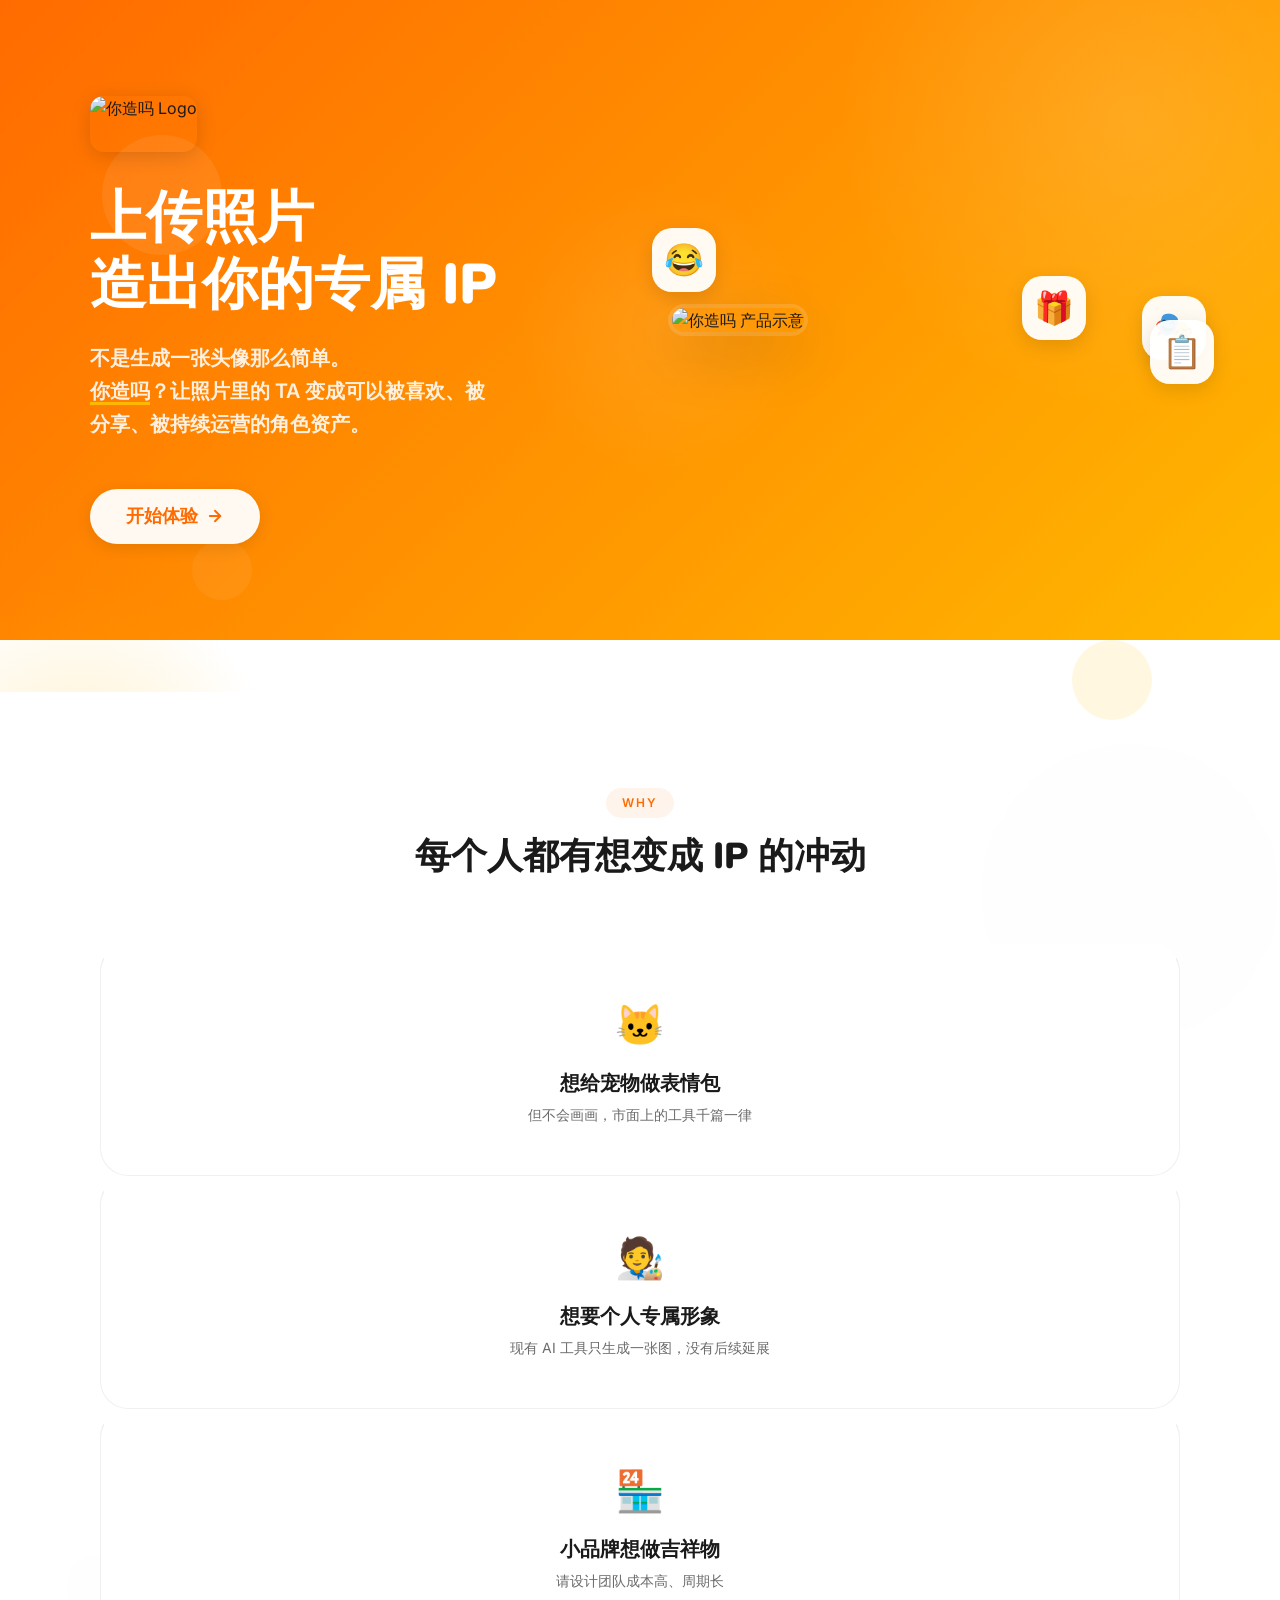
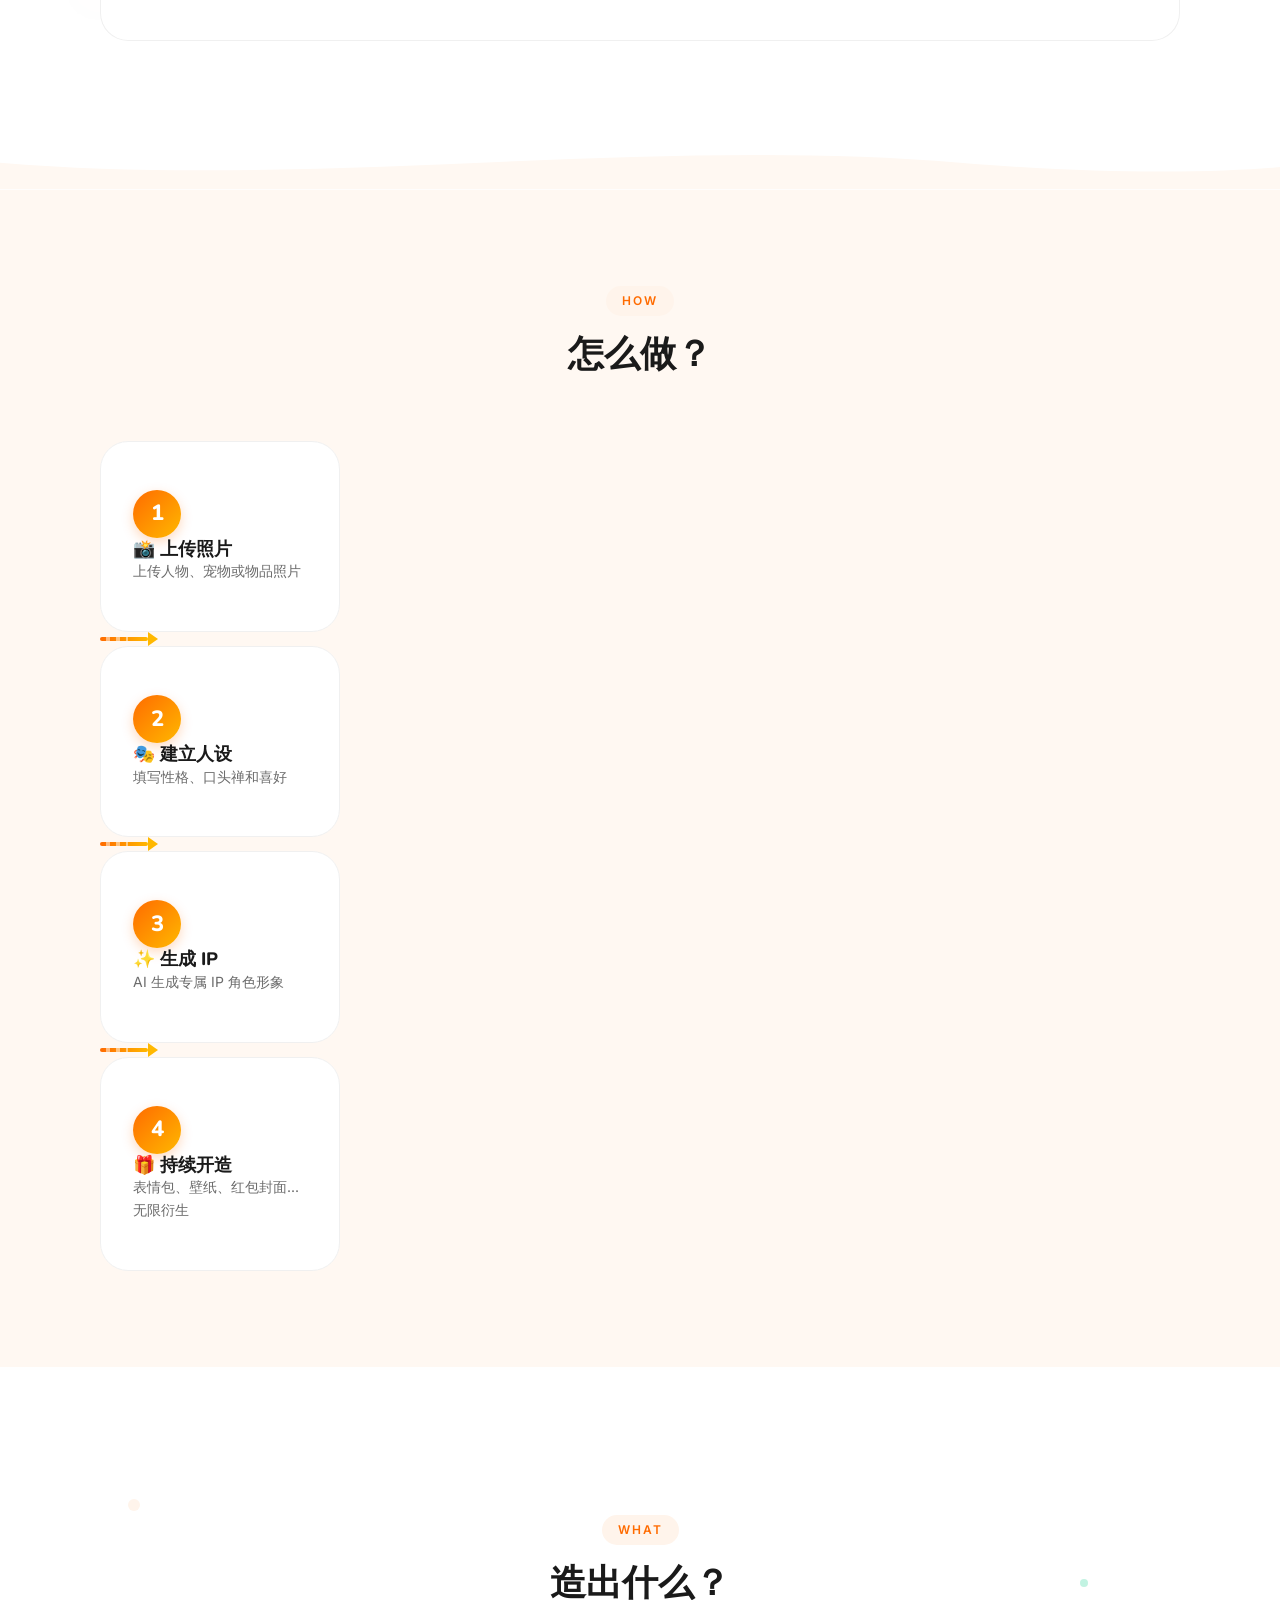
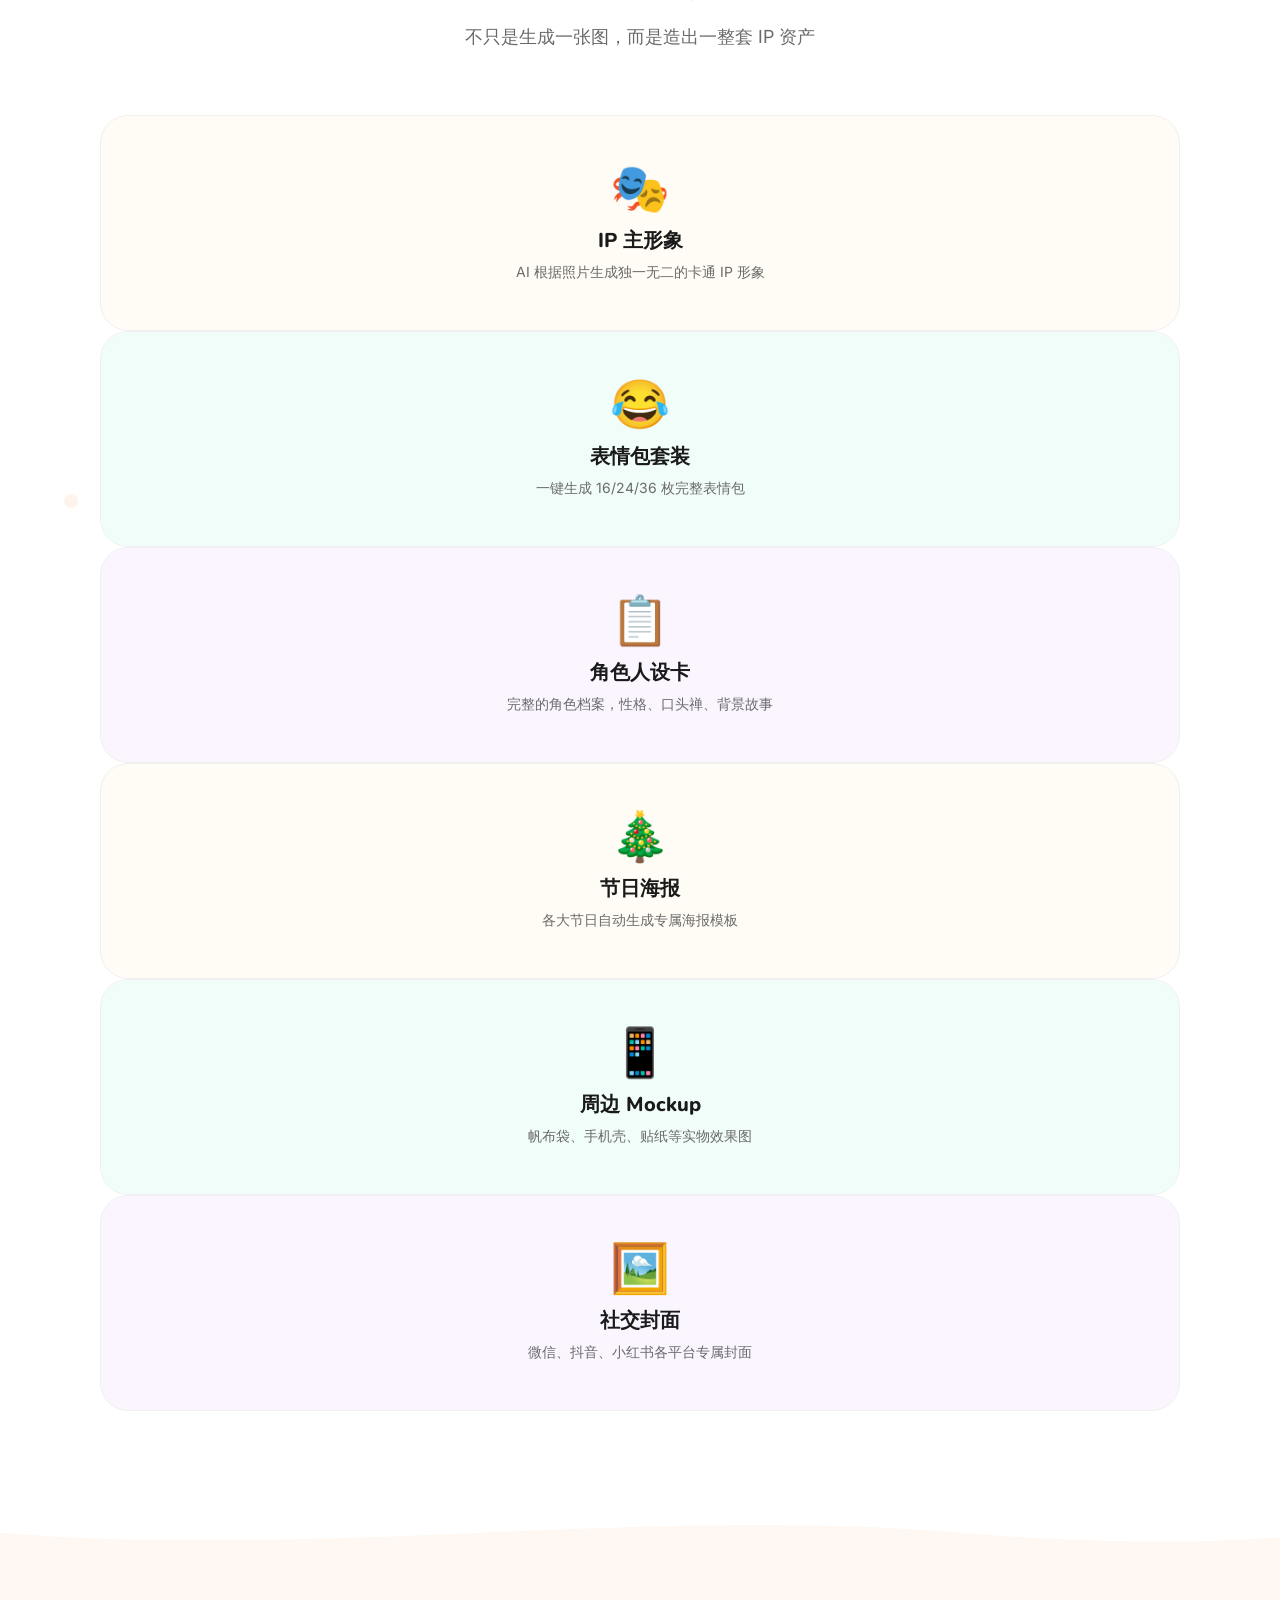
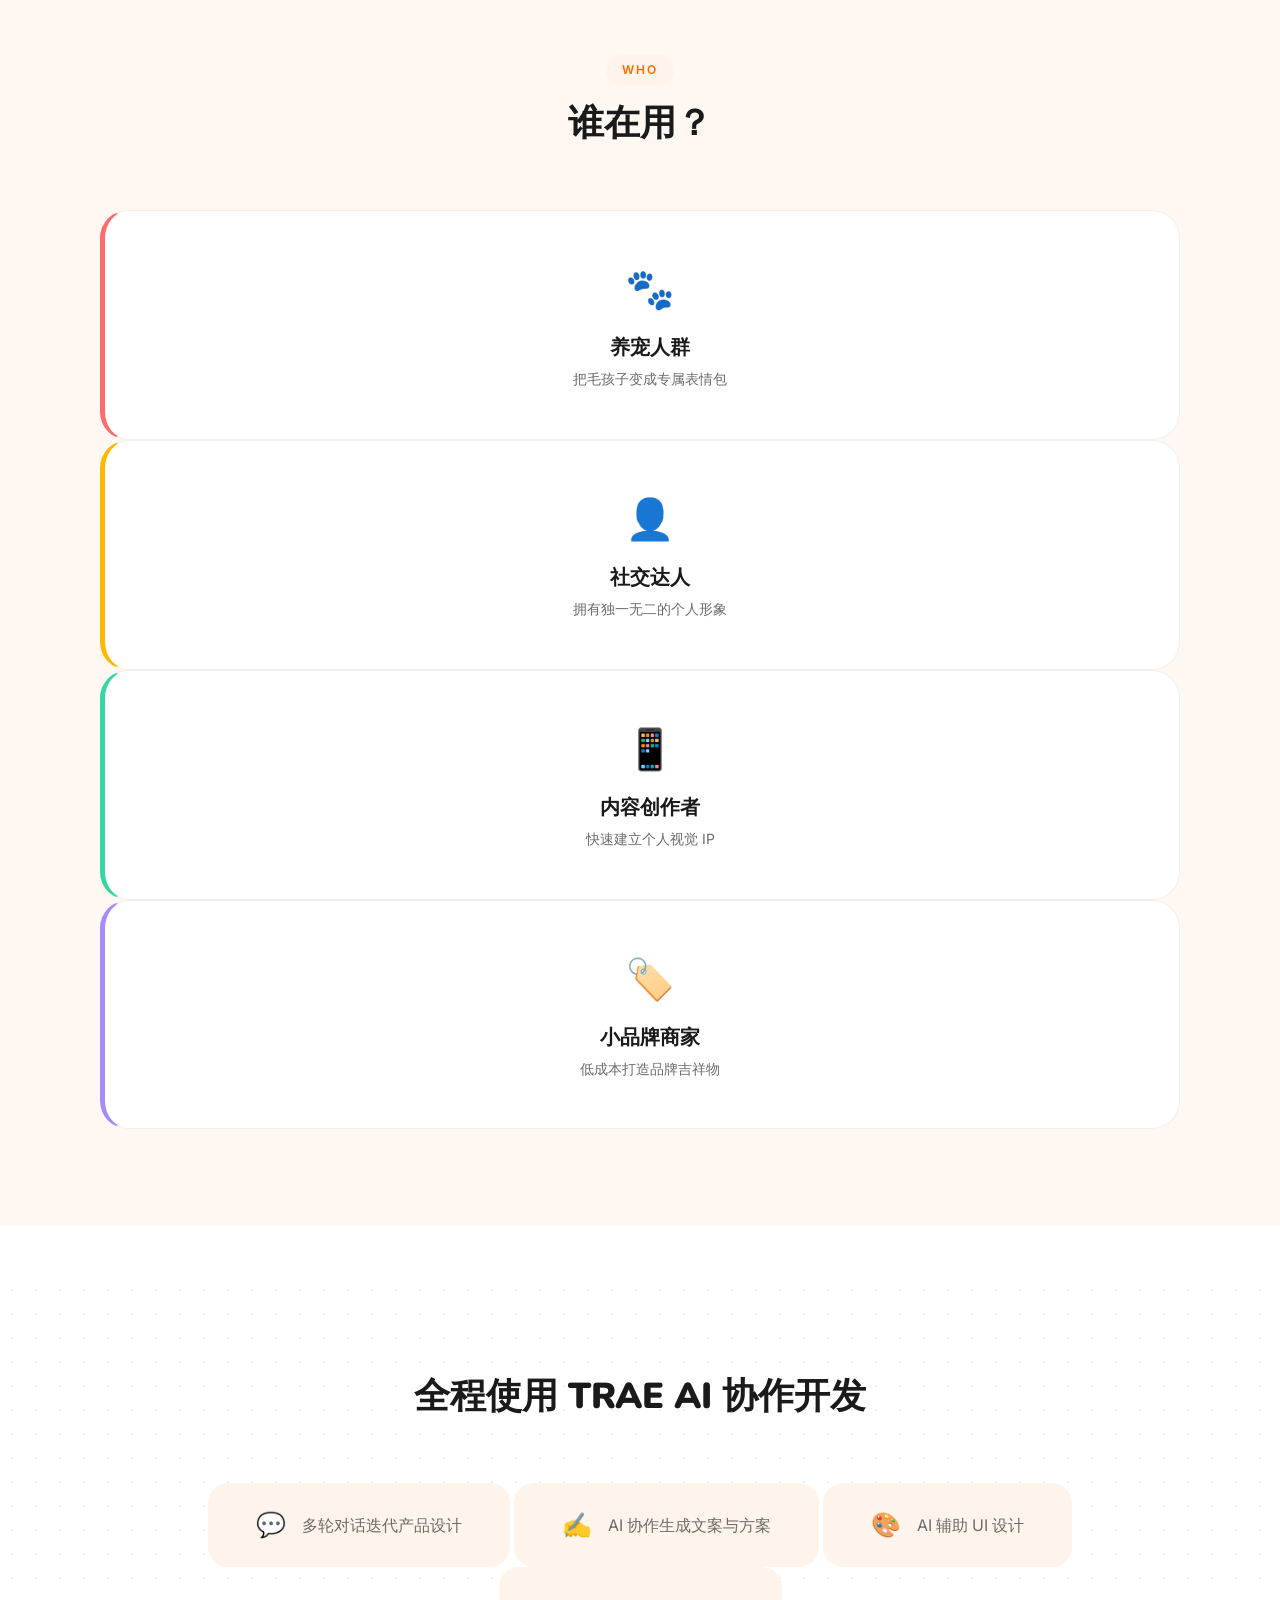
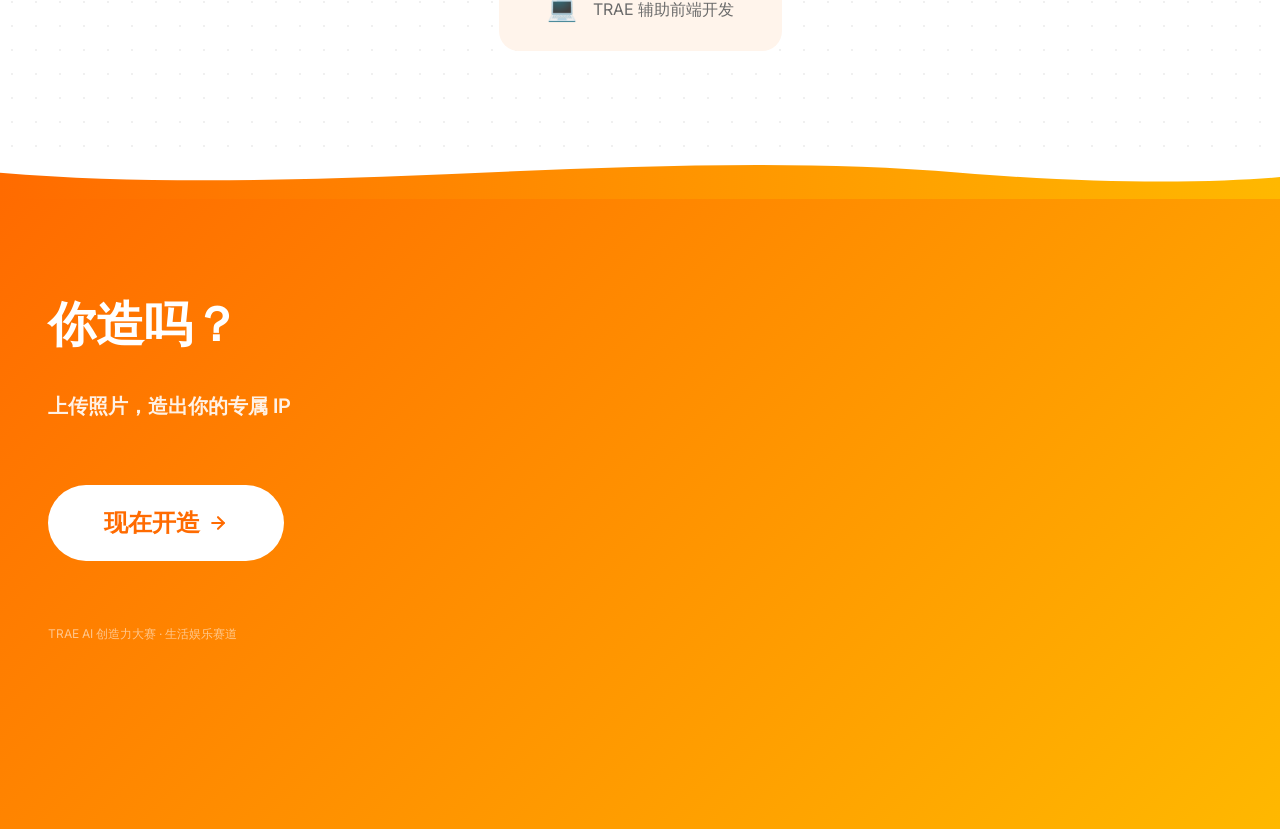
==== index.html @ bcb6fe4a "fix: use relative asset paths for root deployment" ====
<!DOCTYPE html>
<html lang="zh-CN" class="light">
<head>
    <meta charset="UTF-8">
    <meta name="viewport" content="width=device-width, initial-scale=1.0">
    <title>你造吗 - 上传照片，造出你的专属 IP</title>
    <link rel="preconnect" href="https://fonts.googleapis.com">
    <link rel="preconnect" href="https://fonts.gstatic.com" crossorigin>
    <link href="https://fonts.googleapis.com/css2?family=Inter:wght@400;500;600&family=Nunito:wght@700;800;900&display=swap" rel="stylesheet">
    <style id="theme-vars">
/* 你造吗 — Brand Design Tokens */
/* Playful, energetic, orange-driven palette */

:root {
  /* ── Brand Primary ── */
  --color-primary: #FF6B00;
  --color-primary-light: #FF8C33;
  --color-primary-dark: #E05F00;
  --color-primary-bg: #FFF4EB;
  --color-primary-bg-soft: #FFF8F2;

  /* ── Neutrals ── */
  --color-bg: #FFFFFF;
  --color-bg-elevated: #FAFAFA;
  --color-bg-muted: #F5F5F5;
  --color-surface: #FFFFFF;
  --color-surface-hover: #FFF7ED;

  --color-text-primary: #1A1A1A;
  --color-text-secondary: #6B6B6B;
  --color-text-muted: #9E9E9E;
  --color-text-on-primary: #FFFFFF;

  --color-border: #E8E8E8;
  --color-border-light: #F0F0F0;

  /* ── State Colors ── */
  --state-success: #22C55E;
  --state-warning: #F59E0B;
  --state-error: #EF4444;
  --state-info: #3B82F6;

  /* ── Accent: Yellow (from Logo iP letters) ── */
  --color-accent-warm: #FFB800;
  --color-accent-coral: #FF6B6B;
  --color-accent-mint: #36D6A0;
  --color-accent-lavender: #A78BFA;
  --color-accent-sky: #38BDF8;

  /* ── Typography ── */
  --font-display: 'Nunito', 'PingFang SC', 'Microsoft YaHei', sans-serif;
  --font-body: 'Inter', 'PingFang SC', 'Microsoft YaHei', sans-serif;

  --text-xs: 0.75rem;
  --text-sm: 0.875rem;
  --text-base: 1rem;
  --text-lg: 1.125rem;
  --text-xl: 1.25rem;
  --text-2xl: 1.5rem;
  --text-3xl: 1.875rem;
  --text-4xl: 2.25rem;
  --text-5xl: 3rem;
  --text-hero: 3.5rem;

  --leading-tight: 1.25;
  --leading-snug: 1.375;
  --leading-normal: 1.5;
  --leading-relaxed: 1.625;

  --font-bold: 800;
  --font-extrabold: 700;
  --font-semibold: 600;
  --font-medium: 500;
  --font-normal: 400;

  /* ── Radius ── */
  --radius-sm: 6px;
  --radius-md: 10px;
  --radius-lg: 14px;
  --radius-xl: 20px;
  --radius-2xl: 28px;
  --radius-full: 9999px;

  /* ── Spacing ── */
  --space-xs: 4px;
  --space-sm: 8px;
  --space-md: 16px;
  --space-lg: 24px;
  --space-xl: 32px;
  --space-2xl: 48px;
  --space-3xl: 64px;
  --space-4xl: 96px;

  /* ── Shadow ── */
  --shadow-sm: 0 1px 2px rgba(0, 0, 0, 0.04);
  --shadow-md: 0 2px 8px rgba(0, 0, 0, 0.06);
  --shadow-lg: 0 4px 16px rgba(0, 0, 0, 0.08);
  --shadow-xl: 0 8px 32px rgba(0, 0, 0, 0.10);
  --shadow-glow-primary: 0 4px 24px rgba(255, 107, 0, 0.25);
  --shadow-glow-warm: 0 4px 24px rgba(255, 184, 0, 0.2);

  /* ── Transitions ── */
  --transition-fast: 150ms ease;
  --transition-base: 250ms ease;
  --transition-slow: 400ms ease;
}

    </style>
    <script src="https://cdn.jsdelivr.net/npm/@tailwindcss/browser@4.3.1/dist/index.global.js"></script>
    <style type="text/tailwindcss">
  @theme inline {
    --color-primary: var(--color-primary);
    --color-border: var(--color-border);
  }
  @layer base {
    body { background: var(--color-surface); color: var(--color-text-primary); }
    td, th { @apply break-words; word-break: break-all; word-break: auto-phrase; }
    th { @apply whitespace-nowrap; }
  }
    </style>
    <style>
      /* ── Base Reset & Typography ── */
      *, *::before, *::after { box-sizing: border-box; }

      html {
        scroll-behavior: smooth;
        -webkit-font-smoothing: antialiased;
        -moz-osx-font-smoothing: grayscale;
      }

      body {
        font-family: var(--font-body);
        font-size: var(--text-base);
        line-height: var(--leading-normal);
        color: var(--color-text-primary);
        background: var(--color-surface);
        margin: 0;
        overflow-x: hidden;
      }

      h1, h2, h3, h4, h5, h6 {
        font-family: var(--font-display);
        line-height: var(--leading-tight);
        margin: 0;
      }

      .no-scrollbar::-webkit-scrollbar { display: none; }
      .no-scrollbar { -ms-overflow-style: none; scrollbar-width: none; }

      /* ── Signature: 造 Glow Pulse ── */
      @keyframes zao-pulse {
        0%, 100% {
          text-shadow:
            0 0 8px rgba(255,255,255,0.6),
            0 0 20px rgba(255,184,0,0.4),
            0 0 40px rgba(255,107,0,0.3);
          transform: scale(1);
        }
        50% {
          text-shadow:
            0 0 12px rgba(255,255,255,0.9),
            0 0 30px rgba(255,184,0,0.7),
            0 0 60px rgba(255,107,0,0.5),
            0 0 80px rgba(255,107,0,0.3);
          transform: scale(1.06);
        }
      }

      .zao-glow {
        display: inline-block;
        animation: zao-pulse 2.4s ease-in-out infinite;
        position: relative;
      }

      /* ── Floating animation for hero illustration ── */
      @keyframes float {
        0%, 100% { transform: translateY(0px); }
        50% { transform: translateY(-12px); }
      }

      /* ── Scroll Indicator ── */
      @keyframes bounce-scroll {
        0%, 20%, 50%, 80%, 100% { transform: translateY(0); }
        40% { transform: translateY(8px); }
        60% { transform: translateY(4px); }
      }
      .scroll-indicator {
        animation: bounce-scroll 2s infinite;
      }

      /* ── Fade-in on Scroll ── */
      @keyframes fade-in-up {
        from {
          opacity: 0;
          transform: translateY(32px);
        }
        to {
          opacity: 1;
          transform: translateY(0);
        }
      }

      .section-animate {
        opacity: 0;
        animation: fade-in-up 0.7s ease-out forwards;
      }

      .delay-1 { animation-delay: 0.1s; }
      .delay-2 { animation-delay: 0.2s; }
      .delay-3 { animation-delay: 0.3s; }
      .delay-4 { animation-delay: 0.4s; }
      .delay-5 { animation-delay: 0.5s; }
      .delay-6 { animation-delay: 0.6s; }

      /* ── Hero gradient ── */
      .hero-gradient {
        background: linear-gradient(135deg, var(--color-primary) 0%, var(--color-accent-warm) 100%);
      }

      /* ── Underline on 造 ── */
      .zao-underline {
        text-decoration: underline;
        text-decoration-color: var(--color-accent-warm);
        text-underline-offset: 4px;
        text-decoration-thickness: 3px;
      }

      /* ── Hero: split layout ── */
      .hero-inner {
        display: flex;
        align-items: center;
        justify-content: center;
        gap: var(--space-3xl);
        max-width: 1100px;
        margin: 0 auto;
        width: 100%;
      }
      .hero-text-col {
        flex: 1;
        min-width: 0;
        text-align: left;
      }
      .hero-visual-col {
        flex: 1;
        min-width: 0;
        position: relative;
      }

      /* ── Logo pill badge ── */
      .logo-badge {
        display: inline-flex;
        align-items: center;
        justify-content: center;
        margin-bottom: var(--space-xl);
      }
      .logo-badge img {
        height: 56px;
        border-radius: var(--radius-lg);
        box-shadow: 0 4px 20px rgba(0,0,0,0.15);
      }

      /* ── Hero decorative blobs ── */
      .hero-blob-1 {
        position: absolute;
        width: 600px;
        height: 600px;
        background: radial-gradient(circle, rgba(255,255,255,0.12) 0%, transparent 70%);
        border-radius: 50%;
        top: -180px;
        right: -150px;
        pointer-events: none;
        z-index: 0;
      }
      .hero-blob-2 {
        position: absolute;
        width: 400px;
        height: 400px;
        background: radial-gradient(circle, rgba(255,184,0,0.20) 0%, transparent 70%);
        border-radius: 50%;
        bottom: -80px;
        left: -120px;
        pointer-events: none;
        z-index: 0;
      }
      .hero-blob-3 {
        position: absolute;
        width: 300px;
        height: 300px;
        background: radial-gradient(circle, rgba(255,255,255,0.08) 0%, transparent 70%);
        border-radius: 50%;
        top: 20%;
        left: 40%;
        pointer-events: none;
        z-index: 0;
      }

      /* ── Hero illustration float ── */
      .hero-illustration {
        animation: float 4s ease-in-out infinite;
      }
      .hero-illustration img {
        width: 100%;
        border-radius: var(--radius-2xl);
        box-shadow: 0 20px 60px rgba(0,0,0,0.18), 0 0 0 4px rgba(255,255,255,0.15);
        object-fit: cover;
      }

      /* ── Floating sticker bubbles around illustration ── */
      @keyframes float-sticker-1 {
        0%, 100% { transform: translate(0, 0) rotate(-3deg); }
        50% { transform: translate(-6px, -10px) rotate(3deg); }
      }
      @keyframes float-sticker-2 {
        0%, 100% { transform: translate(0, 0) rotate(2deg); }
        50% { transform: translate(8px, -8px) rotate(-4deg); }
      }
      @keyframes float-sticker-3 {
        0%, 100% { transform: translate(0, 0) rotate(-1deg); }
        50% { transform: translate(-4px, 6px) rotate(3deg); }
      }
      @keyframes float-sticker-4 {
        0%, 100% { transform: translate(0, 0) rotate(4deg); }
        50% { transform: translate(6px, 4px) rotate(-2deg); }
      }
      .hero-sticker {
        position: absolute;
        width: 64px;
        height: 64px;
        border-radius: var(--radius-xl);
        background: rgba(255,255,255,0.95);
        display: flex;
        align-items: center;
        justify-content: center;
        font-size: 32px;
        box-shadow: 0 6px 20px rgba(0,0,0,0.12);
        z-index: 2;
        pointer-events: none;
      }
      .hero-sticker-1 { top: -12px; right: -16px; animation: float-sticker-1 3.5s ease-in-out infinite; }
      .hero-sticker-2 { bottom: 40px; left: -20px; animation: float-sticker-2 4s ease-in-out infinite 0.5s; }
      .hero-sticker-3 { top: 50%; right: -24px; animation: float-sticker-3 3s ease-in-out infinite 1s; }
      .hero-sticker-4 { bottom: -8px; right: 20%; animation: float-sticker-4 3.8s ease-in-out infinite 0.3s; }

      /* ── Hero CTA pill ── */
      .hero-cta {
        display: inline-flex;
        align-items: center;
        gap: var(--space-sm);
        background: rgba(255,255,255,0.95);
        color: var(--color-primary);
        font-family: var(--font-display);
        font-weight: 800;
        font-size: var(--text-lg);
        padding: 14px 36px;
        border-radius: var(--radius-full);
        text-decoration: none;
        box-shadow: 0 4px 16px rgba(0,0,0,0.1);
        transition: transform var(--transition-base), box-shadow var(--transition-base);
        cursor: pointer;
      }
      .hero-cta:hover {
        transform: scale(1.06);
        box-shadow: 0 8px 32px rgba(255,255,255,0.3), 0 4px 16px rgba(0,0,0,0.12);
      }

      /* ── Hero responsive ── */
      @media (max-width: 767px) {
        .hero-inner {
          flex-direction: column;
          text-align: center;
          gap: var(--space-2xl);
        }
        .hero-text-col { text-align: center; order: 1; }
        .hero-visual-col { order: 2; width: 100%; max-width: 400px; }
        .hero-sticker { display: none; }
        .hero-blob-1, .hero-blob-2, .hero-blob-3 { display: none; }
      }

      /* ── Section label tag ── */
      .section-label {
        display: inline-block;
        font-family: var(--font-body);
        font-size: var(--text-xs);
        font-weight: var(--font-semibold);
        letter-spacing: 2px;
        text-transform: uppercase;
        color: var(--color-primary);
        background: var(--color-primary-bg);
        padding: 6px 16px;
        border-radius: var(--radius-full);
        margin-bottom: var(--space-md);
      }

      /* ── Colored card accent bars ── */
      .accent-bar-coral { border-top: 4px solid var(--color-accent-coral); }
      .accent-bar-amber { border-top: 4px solid var(--color-accent-warm); }
      .accent-bar-mint { border-top: 4px solid var(--color-accent-mint); }

      /* ── Card tint backgrounds ── */
      .card-tint-warm { background: #FFFBF5; }
      .card-tint-mint { background: #F0FDF9; }
      .card-tint-lavender { background: #FAF5FF; }

      /* ── Decorative blob ── */
      .deco-blob {
        position: absolute;
        border-radius: 50%;
        filter: blur(80px);
        opacity: 0.15;
        pointer-events: none;
        z-index: 0;
      }

      /* ── Pain-point cards ── */
      .pain-card {
        background: var(--color-surface);
        border: 1px solid var(--color-border-light);
        border-radius: var(--radius-2xl);
        padding: var(--space-2xl) var(--space-xl);
        transition: transform var(--transition-base), box-shadow var(--transition-base);
        border-top: 4px solid transparent;
      }
      .pain-card:hover {
        transform: translateY(-4px);
        box-shadow: var(--shadow-lg);
      }

      /* ── Step flow ── */
      .step-card {
        background: var(--color-surface);
        border: 1px solid var(--color-border-light);
        border-radius: var(--radius-2xl);
        padding: var(--space-2xl) var(--space-xl);
        position: relative;
        transition: transform var(--transition-base), box-shadow var(--transition-base);
      }
      .step-card:hover {
        transform: translateY(-3px);
        box-shadow: var(--shadow-md);
      }
      .step-number {
        width: 48px;
        height: 48px;
        border-radius: var(--radius-full);
        background: linear-gradient(135deg, var(--color-primary), var(--color-accent-warm));
        color: var(--color-text-on-primary);
        font-family: var(--font-display);
        font-weight: 800;
        font-size: 22px;
        display: flex;
        align-items: center;
        justify-content: center;
        flex-shrink: 0;
        box-shadow: 0 4px 12px rgba(255, 107, 0, 0.25);
      }

      /* ── Step connector with animated dash ── */
      @keyframes dash-flow {
        to { stroke-dashoffset: -20; }
      }
      .step-connector-wrap {
        display: flex;
        align-items: center;
        flex-shrink: 0;
        gap: 0;
      }
      .step-connector-line {
        width: 48px;
        height: 4px;
        background: linear-gradient(90deg, var(--color-primary), var(--color-accent-warm));
        border-radius: var(--radius-full);
        flex-shrink: 0;
        position: relative;
        overflow: hidden;
      }
      .step-connector-line::after {
        content: '';
        position: absolute;
        top: 0;
        left: -20px;
        width: 100%;
        height: 100%;
        background: repeating-linear-gradient(
          90deg,
          transparent,
          transparent 6px,
          rgba(255,255,255,0.5) 6px,
          rgba(255,255,255,0.5) 10px
        );
        animation: dash-flow 0.6s linear infinite;
      }
      .step-connector-arrow {
        width: 0;
        height: 0;
        border-top: 7px solid transparent;
        border-bottom: 7px solid transparent;
        border-left: 10px solid var(--color-accent-warm);
        flex-shrink: 0;
      }

      /* Mobile vertical connector */
      .step-connector-vertical {
        width: 4px;
        height: 32px;
        background: linear-gradient(180deg, var(--color-primary), var(--color-accent-warm));
        border-radius: var(--radius-full);
        flex-shrink: 0;
        position: relative;
        overflow: hidden;
        margin: 0 auto;
      }
      .step-connector-vertical::after {
        content: '';
        position: absolute;
        top: -20px;
        left: 0;
        width: 100%;
        height: 100%;
        background: repeating-linear-gradient(
          0deg,
          transparent,
          transparent 6px,
          rgba(255,255,255,0.5) 6px,
          rgba(255,255,255,0.5) 10px
        );
        animation: dash-flow 0.6s linear infinite;
      }
      .step-connector-arrow-down {
        width: 0;
        height: 0;
        border-left: 7px solid transparent;
        border-right: 7px solid transparent;
        border-top: 10px solid var(--color-accent-warm);
        flex-shrink: 0;
        margin: 0 auto;
      }

      /* ── Feature cards ── */
      .feature-card {
        border: 1px solid var(--color-border-light);
        border-radius: var(--radius-2xl);
        padding: var(--space-2xl) var(--space-xl);
        text-align: center;
        transition: transform var(--transition-base), box-shadow var(--transition-base);
      }
      .feature-card:hover {
        transform: translateY(-4px);
        box-shadow: var(--shadow-glow-primary);
        border-color: var(--color-primary-light);
      }
      .feature-emoji {
        font-size: 48px;
        line-height: 1;
        margin-bottom: var(--space-md);
        display: block;
      }

      /* ── User type badges ── */
      .user-badge {
        background: var(--color-surface);
        border: 1px solid var(--color-border-light);
        border-radius: var(--radius-2xl);
        padding: var(--space-2xl) var(--space-xl);
        padding-left: var(--space-2xl);
        text-align: center;
        transition: transform var(--transition-base), box-shadow var(--transition-base);
        position: relative;
        overflow: hidden;
        border-left: 5px solid transparent;
      }
      .user-badge:hover {
        transform: translateY(-3px) scale(1.02);
        box-shadow: var(--shadow-md);
      }

      /* ── Dev badges ── */
      .dev-badge {
        background: var(--color-primary-bg);
        border-radius: var(--radius-xl);
        padding: var(--space-lg) var(--space-2xl);
        display: inline-flex;
        align-items: center;
        gap: var(--space-md);
        font-size: var(--text-base);
        color: var(--color-text-secondary);
        transition: transform var(--transition-base);
      }
      .dev-badge:hover {
        transform: translateY(-2px);
      }

      /* ── Dot pattern background ── */
      .dot-pattern {
        background-image: radial-gradient(circle, var(--color-border-light) 1px, transparent 1px);
        background-size: 24px 24px;
      }

      /* ── Feature decorative circles ── */
      .feature-deco-circle {
        position: absolute;
        border-radius: 50%;
        border: 2px solid var(--color-border-light);
        pointer-events: none;
        z-index: 0;
      }

      /* ── CTA Button ── */
      .cta-btn {
        display: inline-flex;
        align-items: center;
        gap: var(--space-sm);
        background: var(--color-surface);
        color: var(--color-primary);
        font-family: var(--font-display);
        font-weight: 800;
        font-size: var(--text-2xl);
        padding: 20px 56px;
        border-radius: var(--radius-full);
        text-decoration: none;
        transition: transform var(--transition-base), box-shadow var(--transition-base);
        cursor: pointer;
        border: none;
      }
      .cta-btn:hover {
        transform: scale(1.05);
        box-shadow: 0 8px 40px rgba(255,255,255,0.35), var(--shadow-glow-primary);
      }

      /* ── CTA floating shapes ── */
      @keyframes float-slow {
        0%, 100% { transform: translateY(0px) rotate(0deg); }
        50% { transform: translateY(-16px) rotate(5deg); }
      }
      @keyframes float-slow-alt {
        0%, 100% { transform: translateY(0px) rotate(0deg); }
        50% { transform: translateY(-20px) rotate(-8deg); }
      }
      .cta-float-1 {
        position: absolute;
        width: 120px;
        height: 120px;
        border-radius: 50%;
        background: rgba(255,255,255,0.08);
        top: 15%;
        left: 8%;
        animation: float-slow 5s ease-in-out infinite;
        pointer-events: none;
      }
      .cta-float-2 {
        position: absolute;
        width: 80px;
        height: 80px;
        border-radius: 50%;
        background: rgba(255,184,0,0.12);
        bottom: 20%;
        right: 10%;
        animation: float-slow-alt 6s ease-in-out infinite;
        pointer-events: none;
      }
      .cta-float-3 {
        position: absolute;
        width: 60px;
        height: 60px;
        border-radius: 50%;
        background: rgba(255,255,255,0.06);
        top: 60%;
        left: 15%;
        animation: float-slow 7s ease-in-out infinite 1s;
        pointer-events: none;
      }
      .cta-float-4 {
        position: absolute;
        width: 100px;
        height: 100px;
        border-radius: 50%;
        background: rgba(255,255,255,0.07);
        bottom: 10%;
        left: 45%;
        animation: float-slow-alt 8s ease-in-out infinite 0.5s;
        pointer-events: none;
      }

      /* ── Wave dividers ── */
      .wave-divider {
        margin-top: -1px;
        line-height: 0;
      }
      .wave-divider svg {
        display: block;
        width: 100%;
        height: auto;
      }

      /* ── Responsive helpers ── */
      @media (max-width: 767px) {
        .hero-title { font-size: var(--text-4xl) !important; }
        .step-connector-wrap { display: none !important; }
        .hero-blob-1, .hero-blob-2, .hero-blob-3 { display: none; }
        .hero-illustration img { border-radius: var(--radius-xl) !important; }
      }
      @media (min-width: 768px) {
        .hero-title { font-size: var(--text-hero) !important; }
        .step-connector-vertical-wrap { display: none !important; }
      }

      /* ── Section spacing ── */
      .section-padding {
        padding: var(--space-4xl) var(--space-xl);
      }
      @media (min-width: 768px) {
        .section-padding {
          padding: var(--space-4xl) var(--space-2xl);
        }
      }
      @media (max-width: 767px) {
        .section-padding {
          padding: var(--space-3xl) var(--space-lg);
        }
      }
    </style>
</head>
<body>
    <main>

      <!-- ════════════════════════════════════════ -->
      <!--  Section 1: Hero                          -->
      <!-- ════════════════════════════════════════ -->
      <section class="hero-gradient section-padding flex items-center justify-center min-h-screen relative overflow-hidden">
        <!-- Decorative blobs -->
        <div class="hero-blob-1"></div>
        <div class="hero-blob-2"></div>
        <div class="hero-blob-3"></div>

        <div class="hero-inner" style="position:relative;z-index:1;">

          <!-- Left: Text -->
          <div class="hero-text-col">
            <div class="section-animate">
              <div class="logo-badge">
                <img src="assets/brand-logo.jpg" alt="你造吗 Logo">
              </div>
            </div>

            <h1 class="hero-title section-animate delay-1" style="font-size:3.25rem;font-weight:900;color:#fff;line-height:1.2;margin-bottom:var(--space-lg);">
              上传照片<br>
              造出你的<span class="zao-glow" style="position:relative;">专属 IP</span>
            </h1>

            <p class="section-animate delay-2" style="font-size:var(--text-xl);font-weight:600;color:rgba(255,255,255,0.88);margin-bottom:var(--space-2xl);line-height:var(--leading-relaxed);max-width:400px;">
              不是生成一张头像那么简单。<br>
              <span class="zao-underline" style="font-family:var(--font-display);font-weight:800;">你造吗</span>？让照片里的 TA 变成可以被喜欢、被分享、被持续运营的角色资产。
            </p>

            <div class="section-animate delay-3">
              <a class="hero-cta" href="#" role="button">
                开始体验
                <svg width="18" height="18" viewBox="0 0 24 24" fill="none" stroke="currentColor" stroke-width="2.5" stroke-linecap="round" stroke-linejoin="round">
                  <line x1="5" y1="12" x2="19" y2="12"></line>
                  <polyline points="12 5 19 12 12 19"></polyline>
                </svg>
              </a>
            </div>
          </div>

          <!-- Right: Illustration + floating stickers -->
          <div class="hero-visual-col section-animate delay-2">
            <div class="hero-illustration">
              <img src="assets/hero-visual.jpg" alt="你造吗 产品示意">
            </div>
            <div class="hero-sticker hero-sticker-1">🎭</div>
            <div class="hero-sticker hero-sticker-2">😂</div>
            <div class="hero-sticker hero-sticker-3">📋</div>
            <div class="hero-sticker hero-sticker-4">🎁</div>
          </div>

        </div>

        <div class="scroll-indicator" style="color:rgba(255,255,255,0.6);position:absolute;bottom:28px;left:50%;transform:translateX(-50%);z-index:1;">
          <svg width="24" height="24" viewBox="0 0 24 24" fill="none" stroke="currentColor" stroke-width="2.5" stroke-linecap="round" stroke-linejoin="round">
            <polyline points="6 9 12 15 18 9"></polyline>
          </svg>
        </div>
      </section>

      <!-- Wave: Hero (orange) -> Pain Points (white) -->
      <div class="wave-divider">
        <svg viewBox="0 0 1440 60" fill="none" xmlns="http://www.w3.org/2000/svg" preserveAspectRatio="none">
          <path d="M0,30 C360,60 720,0 1080,30 C1260,45 1380,40 1440,35 L1440,60 L0,60 Z" fill="#FFFFFF"/>
        </svg>
      </div>

      <!-- ════════════════════════════════════════ -->
      <!--  Section 2: Problem Statement             -->
      <!-- ════════════════════════════════════════ -->
      <section style="background:var(--color-bg);position:relative;overflow:hidden;" class="section-padding">
        <!-- Subtle warm background blob -->
        <div class="deco-blob" style="width:600px;height:600px;background:radial-gradient(circle,rgba(255,107,0,0.06),transparent 70%);top:-100px;right:-150px;"></div>
        <div class="deco-blob" style="width:400px;height:400px;background:radial-gradient(circle,rgba(255,184,0,0.05),transparent 70%);bottom:-50px;left:-100px;"></div>

        <div style="max-width:1080px;margin:0 auto;position:relative;z-index:1;">
          <div style="text-align:center;margin-bottom:var(--space-3xl);">
            <span class="section-label section-animate">WHY</span>
            <h2 class="section-animate delay-1" style="font-size:var(--text-4xl);font-weight:900;color:var(--color-text-primary);">
              每个人都有想变成 IP 的冲动
            </h2>
          </div>

          <div class="grid grid-cols-1 md:grid-cols-3 gap-6 lg:gap-8">
            <!-- Pain 1 -->
            <div class="pain-card accent-bar-coral section-animate delay-2">
              <div style="font-size:40px;text-align:center;margin-bottom:var(--space-md);">🐱</div>
              <h3 style="font-size:var(--text-xl);font-weight:800;text-align:center;margin-bottom:var(--space-sm);color:var(--color-text-primary);">
                想给宠物做表情包
              </h3>
              <p style="font-size:var(--text-sm);text-align:center;color:var(--color-text-secondary);line-height:var(--leading-relaxed);margin:0;">
                但不会画画，市面上的工具千篇一律
              </p>
            </div>
            <!-- Pain 2 -->
            <div class="pain-card accent-bar-amber section-animate delay-3">
              <div style="font-size:40px;text-align:center;margin-bottom:var(--space-md);">🧑‍🎨</div>
              <h3 style="font-size:var(--text-xl);font-weight:800;text-align:center;margin-bottom:var(--space-sm);color:var(--color-text-primary);">
                想要个人专属形象
              </h3>
              <p style="font-size:var(--text-sm);text-align:center;color:var(--color-text-secondary);line-height:var(--leading-relaxed);margin:0;">
                现有 AI 工具只生成一张图，没有后续延展
              </p>
            </div>
            <!-- Pain 3 -->
            <div class="pain-card accent-bar-mint section-animate delay-4">
              <div style="font-size:40px;text-align:center;margin-bottom:var(--space-md);">🏪</div>
              <h3 style="font-size:var(--text-xl);font-weight:800;text-align:center;margin-bottom:var(--space-sm);color:var(--color-text-primary);">
                小品牌想做吉祥物
              </h3>
              <p style="font-size:var(--text-sm);text-align:center;color:var(--color-text-secondary);line-height:var(--leading-relaxed);margin:0;">
                请设计团队成本高、周期长
              </p>
            </div>
          </div>
        </div>
      </section>

      <!-- Wave: Pain Points (white) -> Flow (warm) -->
      <div class="wave-divider">
        <svg viewBox="0 0 1440 60" fill="none" xmlns="http://www.w3.org/2000/svg" preserveAspectRatio="none">
          <path d="M0,30 C360,60 720,0 1080,30 C1260,45 1380,40 1440,35 L1440,60 L0,60 Z" fill="#FFF8F2"/>
        </svg>
      </div>

      <!-- ════════════════════════════════════════ -->
      <!--  Section 3: Product Flow                  -->
      <!-- ════════════════════════════════════════ -->
      <section style="background:var(--color-primary-bg-soft);" class="section-padding">
        <div style="max-width:1080px;margin:0 auto;">
          <div style="text-align:center;margin-bottom:var(--space-3xl);">
            <span class="section-label section-animate">HOW</span>
            <h2 class="section-animate delay-1" style="font-size:var(--text-4xl);font-weight:900;color:var(--color-text-primary);">
              怎么做？
            </h2>
          </div>

          <!-- Steps: horizontal on desktop, vertical on mobile -->
          <div class="flex flex-col md:flex-row items-center md:items-start justify-center gap-6 lg:gap-4">

            <!-- Step 1 -->
            <div class="step-card section-animate delay-1 flex-1 w-full md:w-auto" style="max-width:240px;">
              <div class="flex flex-col items-center md:items-start gap-3">
                <div class="flex items-center gap-3 w-full">
                  <div class="step-number">1</div>
                  <h3 style="font-size:var(--text-lg);font-weight:800;color:var(--color-text-primary);">📸 上传照片</h3>
                </div>
                <p style="font-size:var(--text-sm);color:var(--color-text-secondary);line-height:var(--leading-relaxed);margin:0;">
                  上传人物、宠物或物品照片
                </p>
              </div>
            </div>

            <!-- Desktop connector -->
            <div class="step-connector-wrap hidden md:flex">
              <div class="step-connector-line"></div>
              <div class="step-connector-arrow"></div>
            </div>

            <!-- Mobile vertical connector -->
            <div class="step-connector-vertical-wrap flex md:hidden">
              <div class="step-connector-vertical"></div>
              <div class="step-connector-arrow-down"></div>
            </div>

            <!-- Step 2 -->
            <div class="step-card section-animate delay-2 flex-1 w-full md:w-auto" style="max-width:240px;">
              <div class="flex flex-col items-center md:items-start gap-3">
                <div class="flex items-center gap-3 w-full">
                  <div class="step-number">2</div>
                  <h3 style="font-size:var(--text-lg);font-weight:800;color:var(--color-text-primary);">🎭 建立人设</h3>
                </div>
                <p style="font-size:var(--text-sm);color:var(--color-text-secondary);line-height:var(--leading-relaxed);margin:0;">
                  填写性格、口头禅和喜好
                </p>
              </div>
            </div>

            <!-- Desktop connector -->
            <div class="step-connector-wrap hidden md:flex">
              <div class="step-connector-line"></div>
              <div class="step-connector-arrow"></div>
            </div>

            <!-- Mobile vertical connector -->
            <div class="step-connector-vertical-wrap flex md:hidden">
              <div class="step-connector-vertical"></div>
              <div class="step-connector-arrow-down"></div>
            </div>

            <!-- Step 3 -->
            <div class="step-card section-animate delay-3 flex-1 w-full md:w-auto" style="max-width:240px;">
              <div class="flex flex-col items-center md:items-start gap-3">
                <div class="flex items-center gap-3 w-full">
                  <div class="step-number">3</div>
                  <h3 style="font-size:var(--text-lg);font-weight:800;color:var(--color-text-primary);">✨ 生成 IP</h3>
                </div>
                <p style="font-size:var(--text-sm);color:var(--color-text-secondary);line-height:var(--leading-relaxed);margin:0;">
                  AI 生成专属 IP 角色形象
                </p>
              </div>
            </div>

            <!-- Desktop connector -->
            <div class="step-connector-wrap hidden md:flex">
              <div class="step-connector-line"></div>
              <div class="step-connector-arrow"></div>
            </div>

            <!-- Mobile vertical connector -->
            <div class="step-connector-vertical-wrap flex md:hidden">
              <div class="step-connector-vertical"></div>
              <div class="step-connector-arrow-down"></div>
            </div>

            <!-- Step 4 -->
            <div class="step-card section-animate delay-4 flex-1 w-full md:w-auto" style="max-width:240px;">
              <div class="flex flex-col items-center md:items-start gap-3">
                <div class="flex items-center gap-3 w-full">
                  <div class="step-number">4</div>
                  <h3 style="font-size:var(--text-lg);font-weight:800;color:var(--color-text-primary);">🎁 持续开造</h3>
                </div>
                <p style="font-size:var(--text-sm);color:var(--color-text-secondary);line-height:var(--leading-relaxed);margin:0;">
                  表情包、壁纸、红包封面...无限衍生
                </p>
              </div>
            </div>
          </div>
        </div>
      </section>

      <!-- Wave: Flow (warm) -> Features (white) -->
      <div class="wave-divider">
        <svg viewBox="0 0 1440 60" fill="none" xmlns="http://www.w3.org/2000/svg" preserveAspectRatio="none">
          <path d="M0,30 C360,60 720,0 1080,30 C1260,45 1380,40 1440,35 L1440,60 L0,60 Z" fill="#FFFFFF"/>
        </svg>
      </div>

      <!-- ════════════════════════════════════════ -->
      <!--  Section 4: Feature Showcase              -->
      <!-- ════════════════════════════════════════ -->
      <section style="background:var(--color-bg);position:relative;overflow:hidden;" class="section-padding">
        <!-- Decorative scattered circles -->
        <div style="position:absolute;top:80px;left:10%;width:12px;height:12px;border-radius:50%;background:var(--color-primary-bg);z-index:0;"></div>
        <div style="position:absolute;top:160px;right:15%;width:8px;height:8px;border-radius:50%;background:var(--color-accent-mint);opacity:0.3;z-index:0;"></div>
        <div style="position:absolute;bottom:120px;left:20%;width:10px;height:10px;border-radius:50%;background:var(--color-accent-coral);opacity:0.2;z-index:0;"></div>
        <div style="position:absolute;top:50%;right:8%;width:16px;height:16px;border-radius:50%;background:var(--color-accent-lavender);opacity:0.2;z-index:0;"></div>
        <div style="position:absolute;bottom:200px;right:25%;width:6px;height:6px;border-radius:50%;background:var(--color-accent-warm);opacity:0.3;z-index:0;"></div>
        <div style="position:absolute;top:40%;left:5%;width:14px;height:14px;border-radius:50%;background:var(--color-primary-bg);z-index:0;"></div>

        <div style="max-width:1080px;margin:0 auto;position:relative;z-index:1;">
          <div style="text-align:center;margin-bottom:var(--space-3xl);">
            <span class="section-label section-animate">WHAT</span>
            <h2 class="section-animate delay-1" style="font-size:var(--text-4xl);font-weight:900;color:var(--color-text-primary);">
              造出什么？
            </h2>
            <p class="section-animate delay-2" style="font-size:var(--text-lg);text-align:center;color:var(--color-text-secondary);margin-top:var(--space-md);max-width:600px;margin-left:auto;margin-right:auto;line-height:var(--leading-relaxed);">
              不只是生成一张图，而是造出一整套 IP 资产
            </p>
          </div>

          <div class="grid grid-cols-1 sm:grid-cols-2 lg:grid-cols-3 gap-6 lg:gap-8">
            <!-- Feature 1 -->
            <div class="feature-card card-tint-warm section-animate delay-1">
              <span class="feature-emoji">🎭</span>
              <h3 style="font-size:var(--text-xl);font-weight:800;color:var(--color-text-primary);margin-bottom:var(--space-sm);">
                IP 主形象
              </h3>
              <p style="font-size:var(--text-sm);color:var(--color-text-secondary);margin:0;">
                AI 根据照片生成独一无二的卡通 IP 形象
              </p>
            </div>
            <!-- Feature 2 -->
            <div class="feature-card card-tint-mint section-animate delay-2">
              <span class="feature-emoji">😂</span>
              <h3 style="font-size:var(--text-xl);font-weight:800;color:var(--color-text-primary);margin-bottom:var(--space-sm);">
                表情包套装
              </h3>
              <p style="font-size:var(--text-sm);color:var(--color-text-secondary);margin:0;">
                一键生成 16/24/36 枚完整表情包
              </p>
            </div>
            <!-- Feature 3 -->
            <div class="feature-card card-tint-lavender section-animate delay-3">
              <span class="feature-emoji">📋</span>
              <h3 style="font-size:var(--text-xl);font-weight:800;color:var(--color-text-primary);margin-bottom:var(--space-sm);">
                角色人设卡
              </h3>
              <p style="font-size:var(--text-sm);color:var(--color-text-secondary);margin:0;">
                完整的角色档案，性格、口头禅、背景故事
              </p>
            </div>
            <!-- Feature 4 -->
            <div class="feature-card card-tint-warm section-animate delay-4">
              <span class="feature-emoji">🎄</span>
              <h3 style="font-size:var(--text-xl);font-weight:800;color:var(--color-text-primary);margin-bottom:var(--space-sm);">
                节日海报
              </h3>
              <p style="font-size:var(--text-sm);color:var(--color-text-secondary);margin:0;">
                各大节日自动生成专属海报模板
              </p>
            </div>
            <!-- Feature 5 -->
            <div class="feature-card card-tint-mint section-animate delay-5">
              <span class="feature-emoji">📱</span>
              <h3 style="font-size:var(--text-xl);font-weight:800;color:var(--color-text-primary);margin-bottom:var(--space-sm);">
                周边 Mockup
              </h3>
              <p style="font-size:var(--text-sm);color:var(--color-text-secondary);margin:0;">
                帆布袋、手机壳、贴纸等实物效果图
              </p>
            </div>
            <!-- Feature 6 -->
            <div class="feature-card card-tint-lavender section-animate delay-6">
              <span class="feature-emoji">🖼️</span>
              <h3 style="font-size:var(--text-xl);font-weight:800;color:var(--color-text-primary);margin-bottom:var(--space-sm);">
                社交封面
              </h3>
              <p style="font-size:var(--text-sm);color:var(--color-text-secondary);margin:0;">
                微信、抖音、小红书各平台专属封面
              </p>
            </div>
          </div>
        </div>
      </section>

      <!-- Wave: Features (white) -> Users (warm) -->
      <div class="wave-divider">
        <svg viewBox="0 0 1440 60" fill="none" xmlns="http://www.w3.org/2000/svg" preserveAspectRatio="none">
          <path d="M0,30 C360,60 720,0 1080,30 C1260,45 1380,40 1440,35 L1440,60 L0,60 Z" fill="#FFF8F2"/>
        </svg>
      </div>

      <!-- ════════════════════════════════════════ -->
      <!--  Section 5: Who Is This For               -->
      <!-- ════════════════════════════════════════ -->
      <section style="background:var(--color-primary-bg-soft);" class="section-padding">
        <div style="max-width:1080px;margin:0 auto;">
          <div style="text-align:center;margin-bottom:var(--space-3xl);">
            <span class="section-label section-animate">WHO</span>
            <h2 class="section-animate delay-1" style="font-size:var(--text-4xl);font-weight:900;color:var(--color-text-primary);">
              谁在用？
            </h2>
          </div>

          <div class="grid grid-cols-1 sm:grid-cols-2 lg:grid-cols-4 gap-6 lg:gap-8">
            <!-- User 1 -->
            <div class="user-badge section-animate delay-2" style="border-left-color:var(--color-accent-coral);">
              <div style="font-size:40px;margin-bottom:var(--space-md);">🐾</div>
              <h3 style="font-size:var(--text-xl);font-weight:800;color:var(--color-text-primary);margin-bottom:var(--space-sm);">
                养宠人群
              </h3>
              <p style="font-size:var(--text-sm);color:var(--color-text-secondary);margin:0;line-height:var(--leading-relaxed);">
                把毛孩子变成专属表情包
              </p>
            </div>
            <!-- User 2 -->
            <div class="user-badge section-animate delay-3" style="border-left-color:var(--color-accent-warm);">
              <div style="font-size:40px;margin-bottom:var(--space-md);">👤</div>
              <h3 style="font-size:var(--text-xl);font-weight:800;color:var(--color-text-primary);margin-bottom:var(--space-sm);">
                社交达人
              </h3>
              <p style="font-size:var(--text-sm);color:var(--color-text-secondary);margin:0;line-height:var(--leading-relaxed);">
                拥有独一无二的个人形象
              </p>
            </div>
            <!-- User 3 -->
            <div class="user-badge section-animate delay-4" style="border-left-color:var(--color-accent-mint);">
              <div style="font-size:40px;margin-bottom:var(--space-md);">📱</div>
              <h3 style="font-size:var(--text-xl);font-weight:800;color:var(--color-text-primary);margin-bottom:var(--space-sm);">
                内容创作者
              </h3>
              <p style="font-size:var(--text-sm);color:var(--color-text-secondary);margin:0;line-height:var(--leading-relaxed);">
                快速建立个人视觉 IP
              </p>
            </div>
            <!-- User 4 -->
            <div class="user-badge section-animate delay-5" style="border-left-color:var(--color-accent-lavender);">
              <div style="font-size:40px;margin-bottom:var(--space-md);">🏷️</div>
              <h3 style="font-size:var(--text-xl);font-weight:800;color:var(--color-text-primary);margin-bottom:var(--space-sm);">
                小品牌商家
              </h3>
              <p style="font-size:var(--text-sm);color:var(--color-text-secondary);margin:0;line-height:var(--leading-relaxed);">
                低成本打造品牌吉祥物
              </p>
            </div>
          </div>
        </div>
      </section>

      <!-- Wave: Users (warm) -> TRAE (white) -->
      <div class="wave-divider">
        <svg viewBox="0 0 1440 60" fill="none" xmlns="http://www.w3.org/2000/svg" preserveAspectRatio="none">
          <path d="M0,30 C360,60 720,0 1080,30 C1260,45 1380,40 1440,35 L1440,60 L0,60 Z" fill="#FFFFFF"/>
        </svg>
      </div>

      <!-- ════════════════════════════════════════ -->
      <!--  Section 6: TRAE AI Collaboration         -->
      <!-- ════════════════════════════════════════ -->
      <section style="background:var(--color-bg);position:relative;overflow:hidden;" class="section-padding">
        <!-- Dot pattern background -->
        <div style="position:absolute;inset:0;background-image:radial-gradient(circle,var(--color-border-light) 1px,transparent 1px);background-size:24px 24px;z-index:0;"></div>

        <div style="max-width:1080px;margin:0 auto;text-align:center;position:relative;z-index:1;">
          <h2 class="section-animate" style="font-size:var(--text-4xl);font-weight:900;margin-bottom:var(--space-3xl);color:var(--color-text-primary);">
            全程使用 TRAE AI 协作开发
          </h2>

          <div class="flex flex-wrap justify-center gap-4">
            <div class="dev-badge section-animate delay-1">
              <span style="font-size:24px;">💬</span>
              <span>多轮对话迭代产品设计</span>
            </div>
            <div class="dev-badge section-animate delay-2">
              <span style="font-size:24px;">✍️</span>
              <span>AI 协作生成文案与方案</span>
            </div>
            <div class="dev-badge section-animate delay-3">
              <span style="font-size:24px;">🎨</span>
              <span>AI 辅助 UI 设计</span>
            </div>
            <div class="dev-badge section-animate delay-4">
              <span style="font-size:24px;">💻</span>
              <span>TRAE 辅助前端开发</span>
            </div>
          </div>
        </div>
      </section>

      <!-- Wave: TRAE (white) -> CTA (orange) -->
      <div class="wave-divider">
        <svg viewBox="0 0 1440 60" fill="none" xmlns="http://www.w3.org/2000/svg" preserveAspectRatio="none">
          <path d="M0,30 C360,60 720,0 1080,30 C1260,45 1380,40 1440,35 L1440,60 L0,60 Z" fill="url(#cta-grad)"/>
          <defs>
            <linearGradient id="cta-grad" x1="0" y1="0" x2="1" y2="0">
              <stop offset="0%" stop-color="#FF6B00"/>
              <stop offset="100%" stop-color="#FFB800"/>
            </linearGradient>
          </defs>
        </svg>
      </div>

      <!-- ════════════════════════════════════════ -->
      <!--  Section 7: CTA / Footer                  -->
      <!-- ════════════════════════════════════════ -->
      <section class="hero-gradient section-padding flex flex-col items-center justify-center text-center relative overflow-hidden" style="min-height:70vh;">
        <!-- Floating decorative shapes -->
        <div class="cta-float-1"></div>
        <div class="cta-float-2"></div>
        <div class="cta-float-3"></div>
        <div class="cta-float-4"></div>

        <h2 class="section-animate zao-glow" style="font-family:var(--font-display);font-size:var(--text-5xl);font-weight:900;color:#fff;margin-bottom:var(--space-md);position:relative;z-index:1;">
          你造吗？
        </h2>
        <p class="section-animate delay-1" style="font-size:var(--text-xl);font-weight:600;color:rgba(255,255,255,0.9);margin-bottom:var(--space-3xl);position:relative;z-index:1;">
          上传照片，造出你的专属 IP
        </p>

        <div class="section-animate delay-2" style="position:relative;z-index:1;">
          <a class="cta-btn" href="#" role="button">
            现在开造
            <svg width="20" height="20" viewBox="0 0 24 24" fill="none" stroke="currentColor" stroke-width="2.5" stroke-linecap="round" stroke-linejoin="round">
              <line x1="5" y1="12" x2="19" y2="12"></line>
              <polyline points="12 5 19 12 12 19"></polyline>
            </svg>
          </a>
        </div>

        <p class="section-animate delay-4" style="font-size:var(--text-xs);color:rgba(255,255,255,0.55);margin-top:var(--space-3xl);margin-bottom:0;position:relative;z-index:1;">
          TRAE AI 创造力大赛 · 生活娱乐赛道
        </p>
      </section>

    </main>

    <!-- ── Scroll-triggered animations (CSS-only via IntersectionObserver-free fallback) ── -->
    <style>
      /* For browsers without IntersectionObserver support, show sections immediately */
      @supports not (animation-timeline: scroll()) {
        .section-animate {
          animation-play-state: running;
        }
      }
    </style>
    <script>
      // Lightweight scroll-triggered fade-in using IntersectionObserver
      document.addEventListener('DOMContentLoaded', function() {
        var sections = document.querySelectorAll('.section-animate');
        // First make all animated sections invisible until triggered
        sections.forEach(function(el) {
          el.style.opacity = '0';
          el.style.animationPlayState = 'paused';
        });

        var observer = new IntersectionObserver(function(entries) {
          entries.forEach(function(entry) {
            if (entry.isIntersecting) {
              // Allow the CSS animation to play
              entry.target.style.animationPlayState = 'running';
              observer.unobserve(entry.target);
            }
          });
        }, {
          threshold: 0.15,
          rootMargin: '0px 0px -40px 0px'
        });

        sections.forEach(function(el) {
          observer.observe(el);
        });
      });
    </script>
</body>
</html>
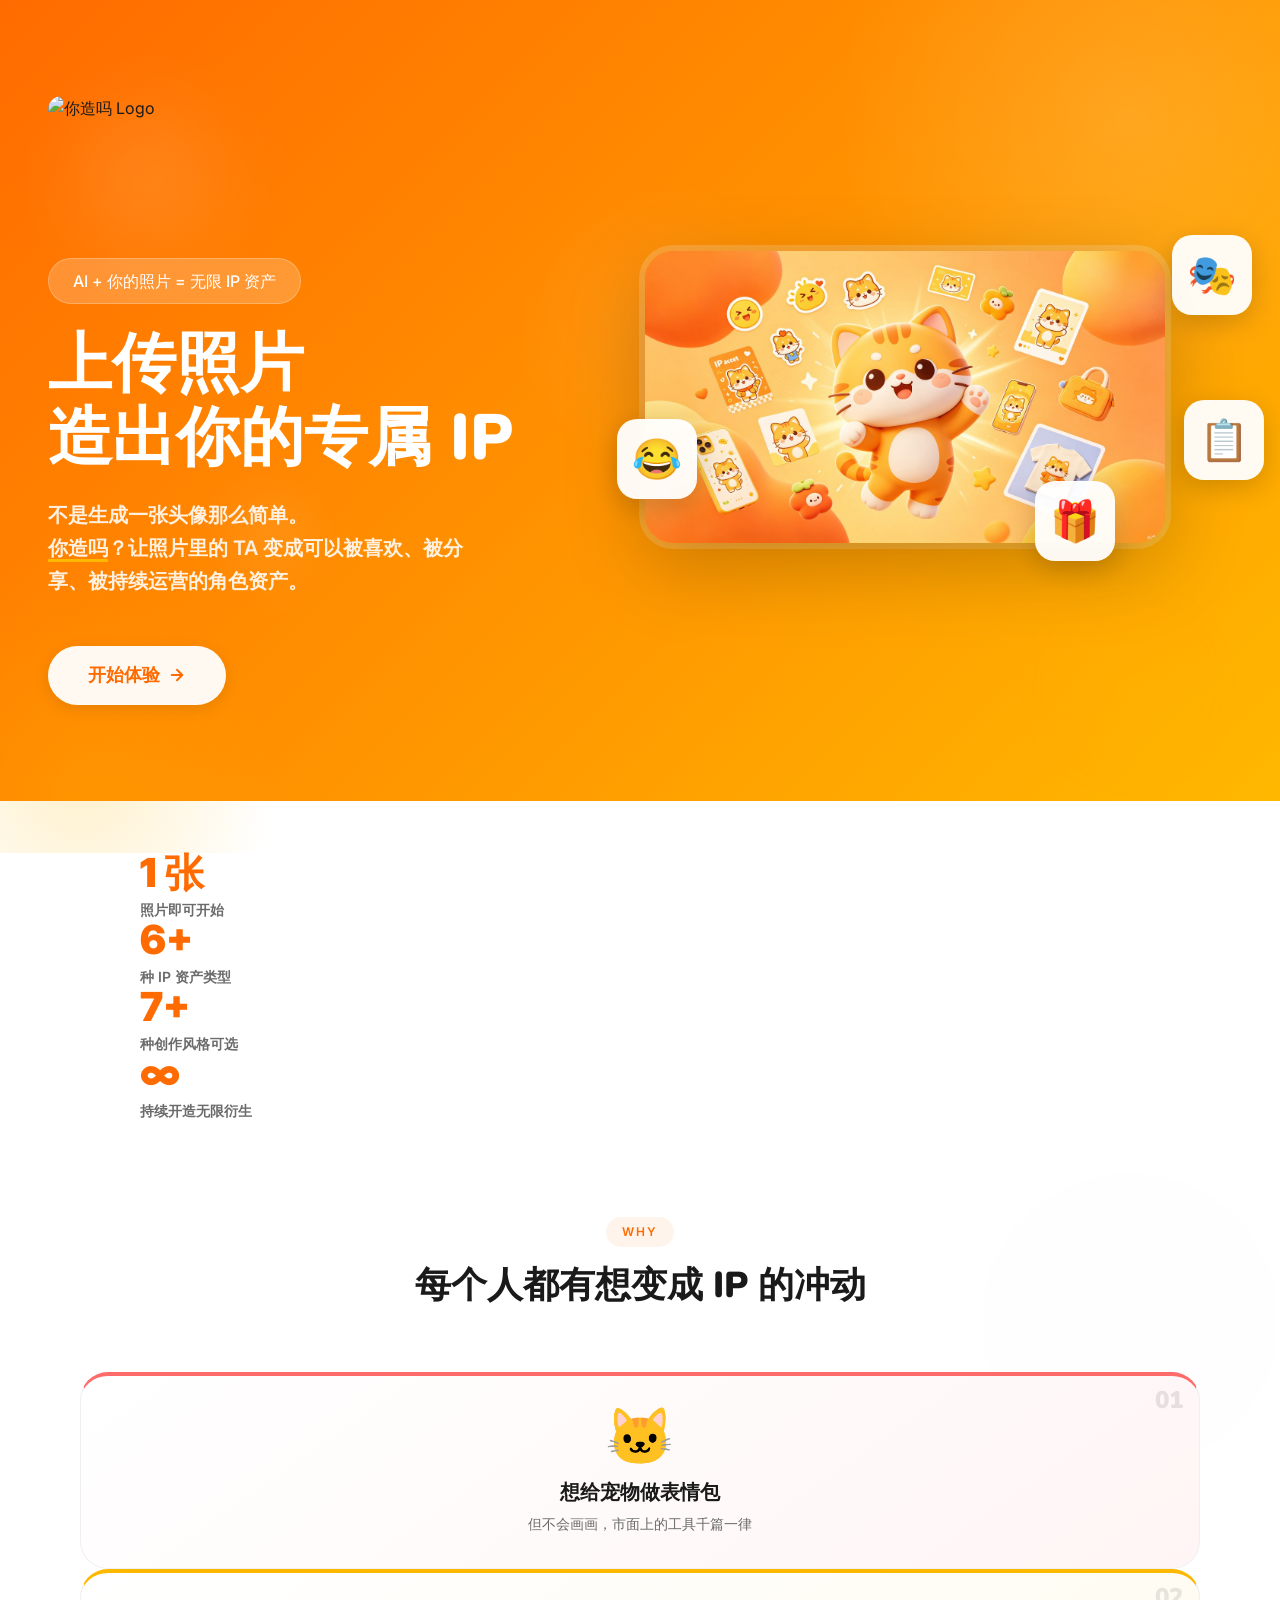
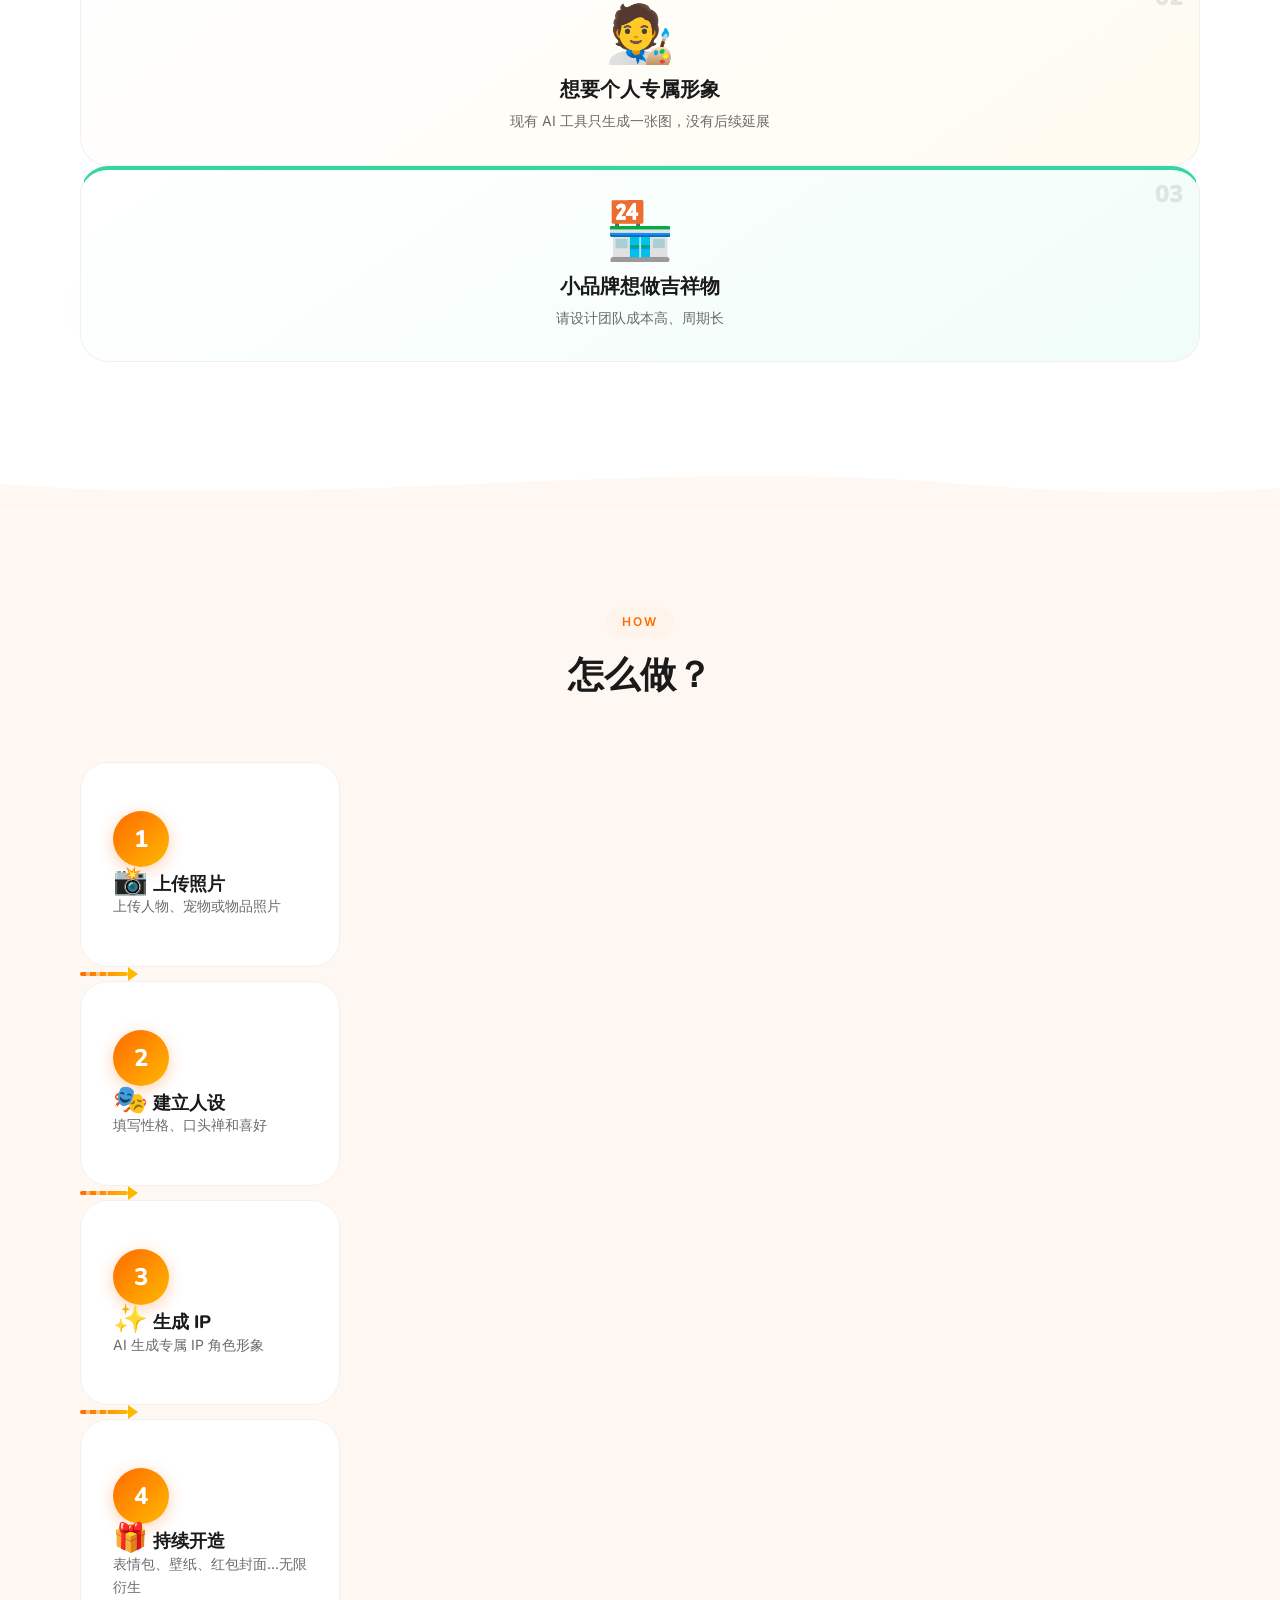
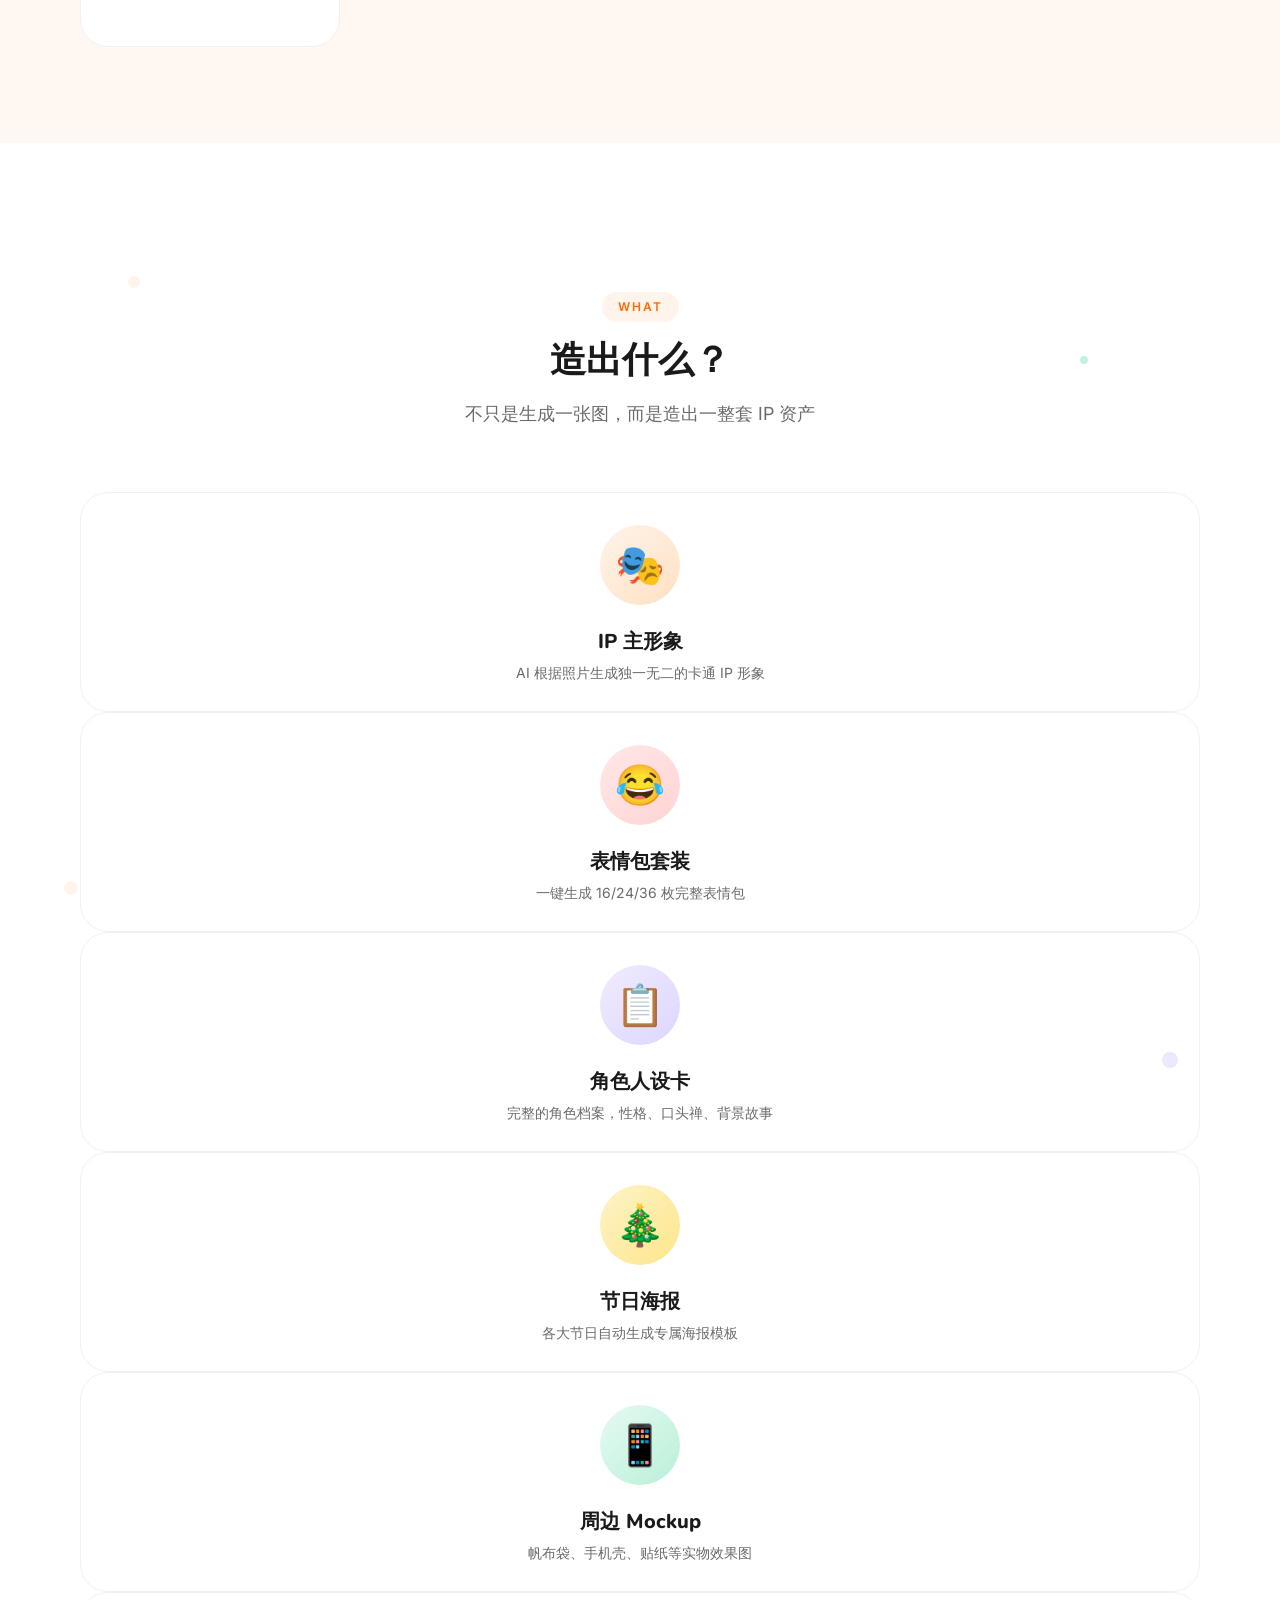
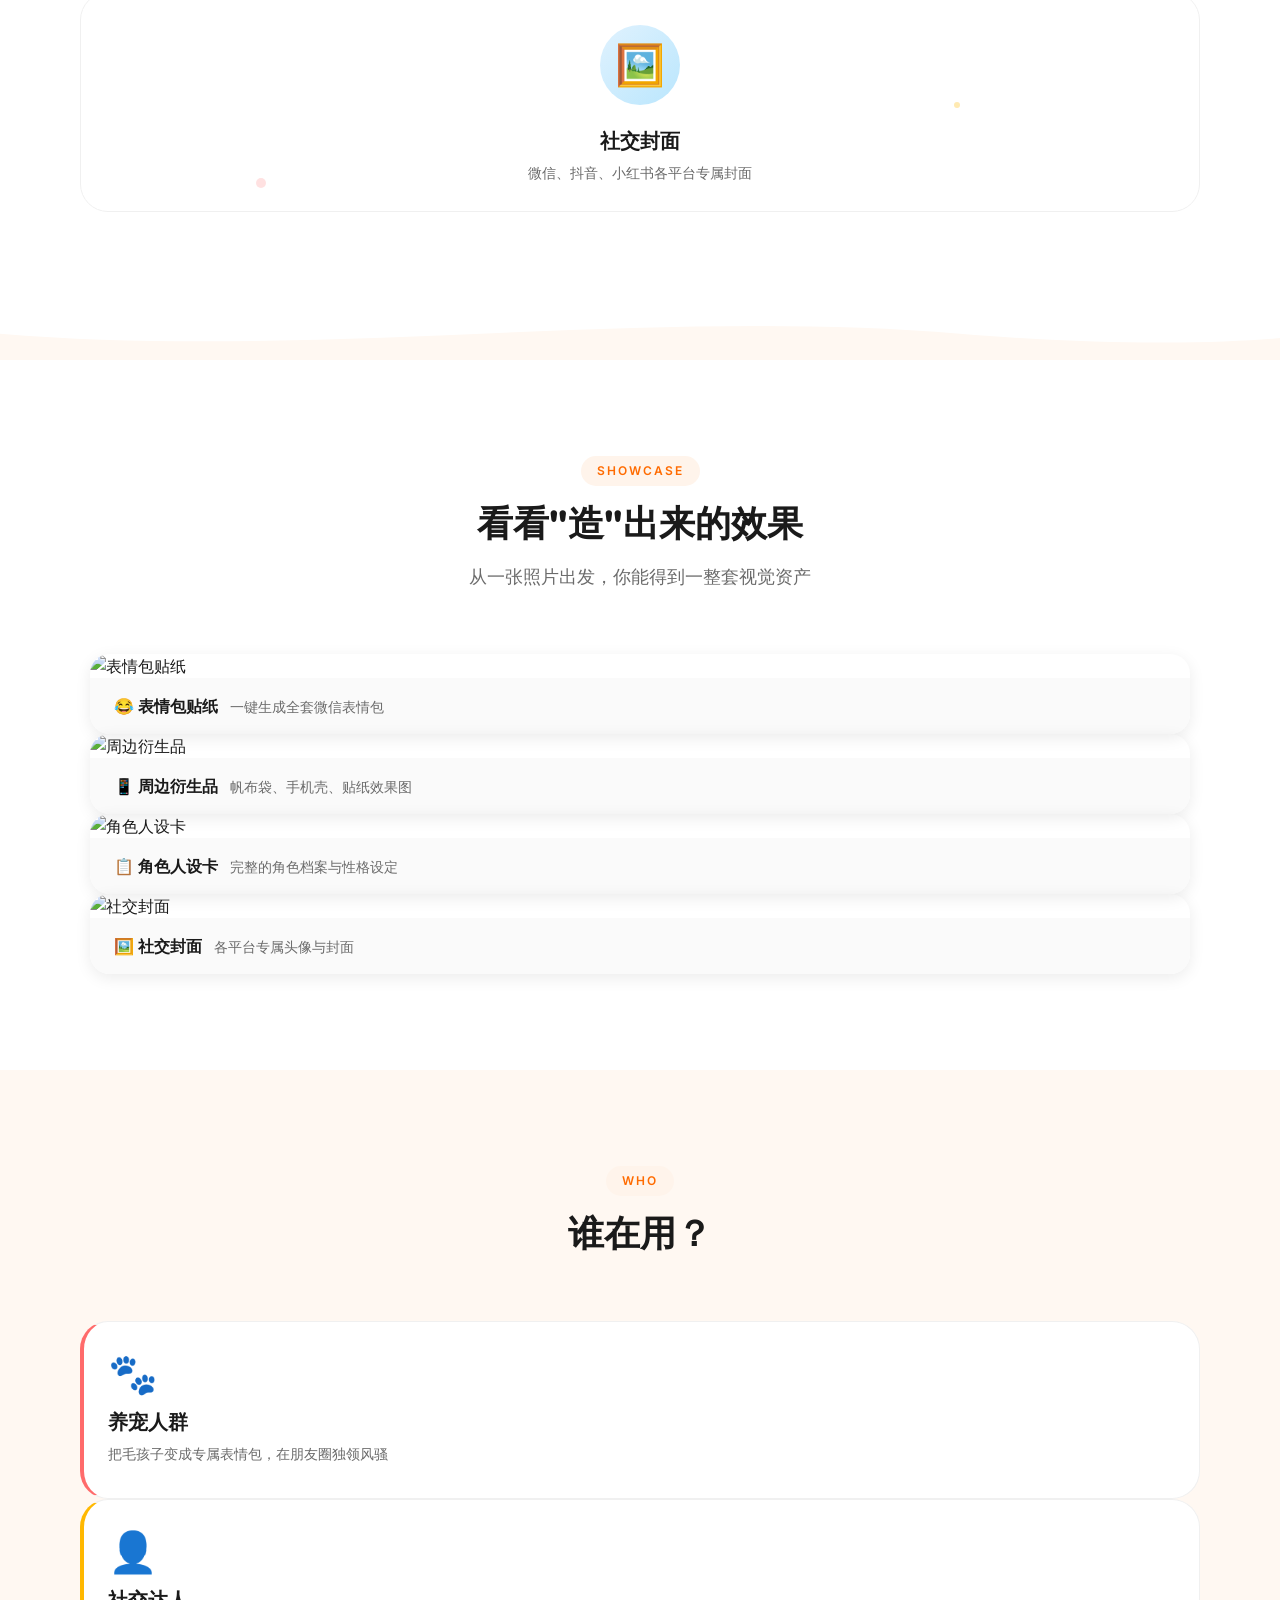
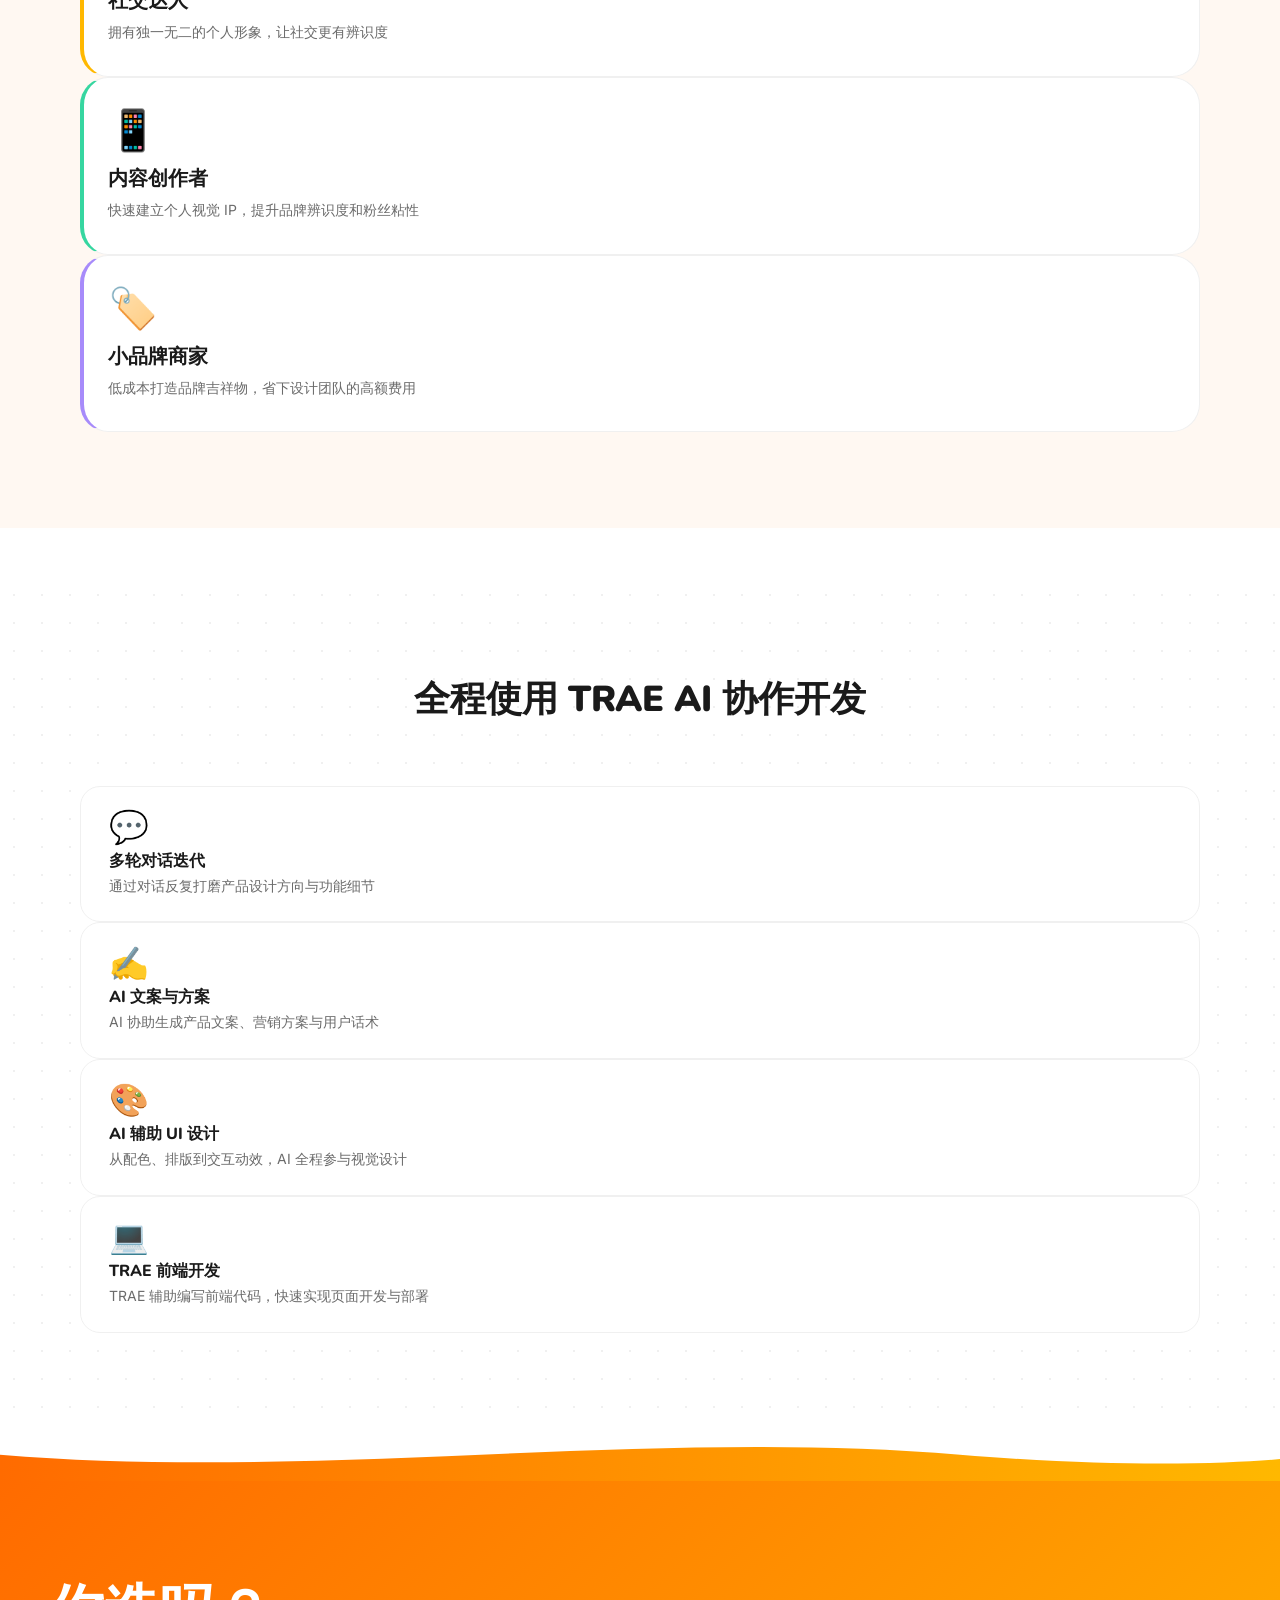
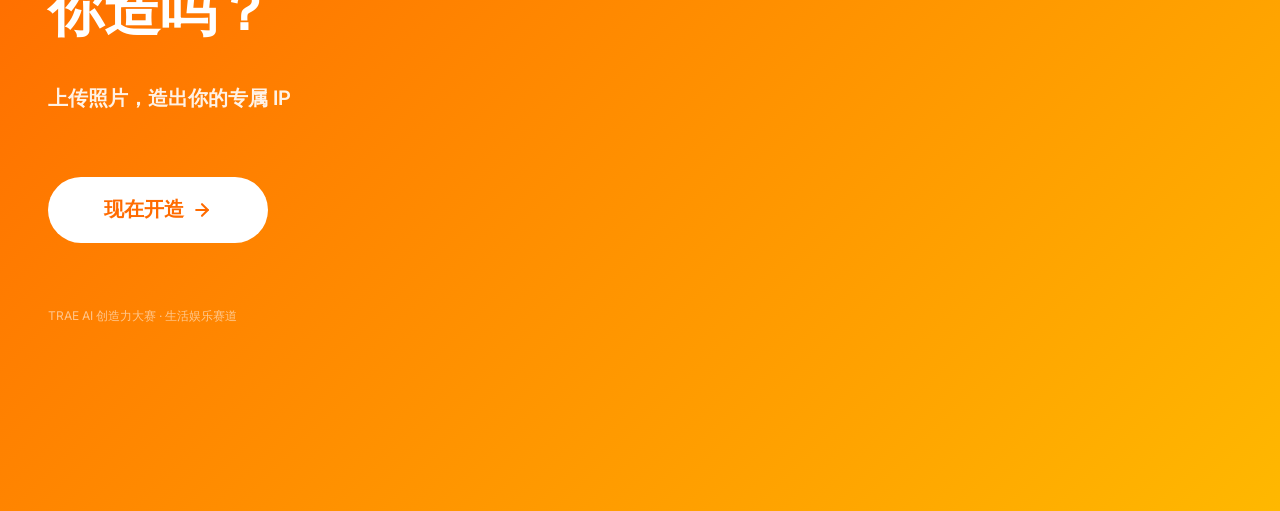
==== commit 16276e43: "logo: 30% larger + mix-blend-mode screen to remove background" ====
--- a/index.html
+++ b/index.html
@@ -231,7 +231,7 @@
         align-items: center;
         justify-content: center;
         gap: var(--space-3xl);
-        max-width: 1100px;
+        max-width: 1200px;
         margin: 0 auto;
         width: 100%;
       }
@@ -241,12 +241,12 @@
         text-align: left;
       }
       .hero-visual-col {
-        flex: 1;
+        flex: 1.1;
         min-width: 0;
         position: relative;
       }
 
-      /* ── Logo pill badge ── */
+      /* ── Logo badge ── */
       .logo-badge {
         display: inline-flex;
         align-items: center;
@@ -254,9 +254,25 @@
         margin-bottom: var(--space-xl);
       }
       .logo-badge img {
-        height: 56px;
+        height: 130px;
         border-radius: var(--radius-lg);
-        box-shadow: 0 4px 20px rgba(0,0,0,0.15);
+        mix-blend-mode: screen;
+      }
+
+      /* ── Hero decorative tagline pill ── */
+      .hero-tagline-pill {
+        display: inline-block;
+        background: rgba(255,255,255,0.2);
+        backdrop-filter: blur(8px);
+        -webkit-backdrop-filter: blur(8px);
+        color: #fff;
+        font-family: var(--font-body);
+        font-size: var(--text-base);
+        font-weight: var(--font-medium);
+        padding: 10px 24px;
+        border-radius: var(--radius-full);
+        border: 1px solid rgba(255,255,255,0.25);
+        margin-bottom: var(--space-lg);
       }
 
       /* ── Hero decorative blobs ── */
@@ -300,8 +316,9 @@
       }
       .hero-illustration img {
         width: 100%;
+        max-width: 520px;
         border-radius: var(--radius-2xl);
-        box-shadow: 0 20px 60px rgba(0,0,0,0.18), 0 0 0 4px rgba(255,255,255,0.15);
+        box-shadow: 0 24px 80px rgba(0,0,0,0.22), 0 0 0 6px rgba(255,255,255,0.18);
         object-fit: cover;
       }
 
@@ -324,22 +341,22 @@
       }
       .hero-sticker {
         position: absolute;
-        width: 64px;
-        height: 64px;
+        width: 80px;
+        height: 80px;
         border-radius: var(--radius-xl);
         background: rgba(255,255,255,0.95);
         display: flex;
         align-items: center;
         justify-content: center;
-        font-size: 32px;
-        box-shadow: 0 6px 20px rgba(0,0,0,0.12);
+        font-size: 40px;
+        box-shadow: 0 8px 28px rgba(0,0,0,0.18);
         z-index: 2;
         pointer-events: none;
       }
-      .hero-sticker-1 { top: -12px; right: -16px; animation: float-sticker-1 3.5s ease-in-out infinite; }
-      .hero-sticker-2 { bottom: 40px; left: -20px; animation: float-sticker-2 4s ease-in-out infinite 0.5s; }
-      .hero-sticker-3 { top: 50%; right: -24px; animation: float-sticker-3 3s ease-in-out infinite 1s; }
-      .hero-sticker-4 { bottom: -8px; right: 20%; animation: float-sticker-4 3.8s ease-in-out infinite 0.3s; }
+      .hero-sticker-1 { top: -16px; right: -20px; animation: float-sticker-1 3.5s ease-in-out infinite; }
+      .hero-sticker-2 { bottom: 50px; left: -28px; animation: float-sticker-2 4s ease-in-out infinite 0.5s; }
+      .hero-sticker-3 { top: 50%; right: -32px; animation: float-sticker-3 3s ease-in-out infinite 1s; }
+      .hero-sticker-4 { bottom: -12px; right: 20%; animation: float-sticker-4 3.8s ease-in-out infinite 0.3s; }
 
       /* ── Hero CTA pill ── */
       .hero-cta {
@@ -351,7 +368,7 @@
         font-family: var(--font-display);
         font-weight: 800;
         font-size: var(--text-lg);
-        padding: 14px 36px;
+        padding: 16px 40px;
         border-radius: var(--radius-full);
         text-decoration: none;
         box-shadow: 0 4px 16px rgba(0,0,0,0.1);
@@ -371,9 +388,13 @@
           gap: var(--space-2xl);
         }
         .hero-text-col { text-align: center; order: 1; }
-        .hero-visual-col { order: 2; width: 100%; max-width: 400px; }
+        .hero-visual-col { order: 2; width: 100%; max-width: 420px; }
         .hero-sticker { display: none; }
         .hero-blob-1, .hero-blob-2, .hero-blob-3 { display: none; }
+        .logo-badge img {
+          height: 100px;
+          mix-blend-mode: screen;
+        }
       }
 
       /* ── Section label tag ── */
@@ -391,15 +412,16 @@
         margin-bottom: var(--space-md);
       }
 
-      /* ── Colored card accent bars ── */
-      .accent-bar-coral { border-top: 4px solid var(--color-accent-coral); }
-      .accent-bar-amber { border-top: 4px solid var(--color-accent-warm); }
-      .accent-bar-mint { border-top: 4px solid var(--color-accent-mint); }
-
-      /* ── Card tint backgrounds ── */
-      .card-tint-warm { background: #FFFBF5; }
-      .card-tint-mint { background: #F0FDF9; }
-      .card-tint-lavender { background: #FAF5FF; }
+      /* ── Card tint backgrounds with gradient ── */
+      .card-tint-warm { background: linear-gradient(145deg, #FFFBF5 0%, #FFF7ED 100%); }
+      .card-tint-mint { background: linear-gradient(145deg, #F0FDF9 0%, #ECFDF5 100%); }
+      .card-tint-lavender { background: linear-gradient(145deg, #FAF5FF 0%, #F5F3FF 100%); }
+
+      /* ── Step card tints: warm / mint / lavender / sky ── */
+      .step-tint-warm { background: linear-gradient(145deg, #FFFBF5 0%, #FFF4EB 100%); }
+      .step-tint-mint { background: linear-gradient(145deg, #F0FDF9 0%, #D1FAE5 100%); }
+      .step-tint-lavender { background: linear-gradient(145deg, #FAF5FF 0%, #EDE9FE 100%); }
+      .step-tint-sky { background: linear-gradient(145deg, #F0F9FF 0%, #DBEAFE 100%); }
 
       /* ── Decorative blob ── */
       .deco-blob {
@@ -416,13 +438,33 @@
         background: var(--color-surface);
         border: 1px solid var(--color-border-light);
         border-radius: var(--radius-2xl);
-        padding: var(--space-2xl) var(--space-xl);
+        padding: 32px 32px;
         transition: transform var(--transition-base), box-shadow var(--transition-base);
         border-top: 4px solid transparent;
+        position: relative;
+        overflow: hidden;
       }
       .pain-card:hover {
         transform: translateY(-4px);
         box-shadow: var(--shadow-lg);
+      }
+      .pain-card-number {
+        position: absolute;
+        top: 12px;
+        right: 16px;
+        font-family: var(--font-display);
+        font-size: var(--text-2xl);
+        font-weight: 900;
+        opacity: 0.1;
+        line-height: 1;
+        color: var(--color-text-primary);
+      }
+      .pain-card-emoji {
+        font-size: 56px;
+        line-height: 1;
+        text-align: center;
+        margin-bottom: var(--space-md);
+        display: block;
       }
 
       /* ── Step flow ── */
@@ -439,19 +481,23 @@
         box-shadow: var(--shadow-md);
       }
       .step-number {
-        width: 48px;
-        height: 48px;
+        width: 56px;
+        height: 56px;
         border-radius: var(--radius-full);
         background: linear-gradient(135deg, var(--color-primary), var(--color-accent-warm));
         color: var(--color-text-on-primary);
         font-family: var(--font-display);
         font-weight: 800;
-        font-size: 22px;
+        font-size: 24px;
         display: flex;
         align-items: center;
         justify-content: center;
         flex-shrink: 0;
-        box-shadow: 0 4px 12px rgba(255, 107, 0, 0.25);
+        box-shadow: 0 4px 16px rgba(255, 107, 0, 0.3);
+      }
+      .step-emoji {
+        font-size: 28px;
+        line-height: 1;
       }
 
       /* ── Step connector with animated dash ── */
@@ -463,6 +509,7 @@
         align-items: center;
         flex-shrink: 0;
         gap: 0;
+        align-self: center;
       }
       .step-connector-line {
         width: 48px;
@@ -539,69 +586,80 @@
       .feature-card {
         border: 1px solid var(--color-border-light);
         border-radius: var(--radius-2xl);
-        padding: var(--space-2xl) var(--space-xl);
+        padding: 32px 24px 28px;
         text-align: center;
         transition: transform var(--transition-base), box-shadow var(--transition-base);
       }
       .feature-card:hover {
-        transform: translateY(-4px);
+        transform: translateY(-6px) scale(1.02);
         box-shadow: var(--shadow-glow-primary);
         border-color: var(--color-primary-light);
       }
-      .feature-emoji {
-        font-size: 48px;
+      .feature-icon-circle {
+        width: 80px;
+        height: 80px;
+        border-radius: 50%;
+        display: flex;
+        align-items: center;
+        justify-content: center;
+        margin: 0 auto var(--space-lg);
+        font-size: 40px;
         line-height: 1;
-        margin-bottom: var(--space-md);
-        display: block;
-      }
+      }
+      .feature-icon-circle.circle-warm { background: linear-gradient(135deg, #FFF4EB, #FFE0C2); }
+      .feature-icon-circle.circle-coral { background: linear-gradient(135deg, #FFE8E8, #FFD4D4); }
+      .feature-icon-circle.circle-mint { background: linear-gradient(135deg, #E6FAF2, #B8F0D8); }
+      .feature-icon-circle.circle-lavender { background: linear-gradient(135deg, #F0EBFF, #DDD6FE); }
+      .feature-icon-circle.circle-sky { background: linear-gradient(135deg, #E0F2FE, #BAE6FD); }
+      .feature-icon-circle.circle-amber { background: linear-gradient(135deg, #FEF3C7, #FDE68A); }
 
       /* ── User type badges ── */
       .user-badge {
         background: var(--color-surface);
         border: 1px solid var(--color-border-light);
         border-radius: var(--radius-2xl);
-        padding: var(--space-2xl) var(--space-xl);
-        padding-left: var(--space-2xl);
-        text-align: center;
+        padding: 32px 24px;
+        text-align: left;
         transition: transform var(--transition-base), box-shadow var(--transition-base);
         position: relative;
         overflow: hidden;
-        border-left: 5px solid transparent;
+        border-left: 4px solid transparent;
       }
       .user-badge:hover {
-        transform: translateY(-3px) scale(1.02);
+        transform: translateY(-3px) scale(1.01);
         box-shadow: var(--shadow-md);
       }
-
-      /* ── Dev badges ── */
-      .dev-badge {
-        background: var(--color-primary-bg);
+      .user-badge-emoji {
+        font-size: 40px;
+        line-height: 1;
+        margin-bottom: var(--space-md);
+        display: block;
+      }
+
+      /* ── TRAE capability cards ── */
+      .trae-card {
+        background: var(--color-surface);
+        border: 1px solid var(--color-border-light);
         border-radius: var(--radius-xl);
-        padding: var(--space-lg) var(--space-2xl);
-        display: inline-flex;
-        align-items: center;
-        gap: var(--space-md);
-        font-size: var(--text-base);
-        color: var(--color-text-secondary);
-        transition: transform var(--transition-base);
-      }
-      .dev-badge:hover {
+        padding: 24px 28px;
+        text-align: left;
+        transition: transform var(--transition-base), box-shadow var(--transition-base);
+      }
+      .trae-card:hover {
         transform: translateY(-2px);
-      }
-
-      /* ── Dot pattern background ── */
-      .dot-pattern {
-        background-image: radial-gradient(circle, var(--color-border-light) 1px, transparent 1px);
-        background-size: 24px 24px;
-      }
-
-      /* ── Feature decorative circles ── */
-      .feature-deco-circle {
-        position: absolute;
-        border-radius: 50%;
-        border: 2px solid var(--color-border-light);
-        pointer-events: none;
-        z-index: 0;
+        box-shadow: var(--shadow-md);
+      }
+      .trae-card-icon {
+        font-size: 32px;
+        line-height: 1;
+        margin-bottom: var(--space-sm);
+        display: block;
+      }
+
+      /* ── Dot-grid pattern for TRAE section ── */
+      .dot-grid-bg {
+        background-image: radial-gradient(circle, var(--color-border-light) 1.2px, transparent 1.2px);
+        background-size: 28px 28px;
       }
 
       /* ── CTA Button ── */
@@ -613,13 +671,14 @@
         color: var(--color-primary);
         font-family: var(--font-display);
         font-weight: 800;
-        font-size: var(--text-2xl);
-        padding: 20px 56px;
+        font-size: 20px;
+        padding: 18px 56px;
         border-radius: var(--radius-full);
         text-decoration: none;
         transition: transform var(--transition-base), box-shadow var(--transition-base);
         cursor: pointer;
         border: none;
+        min-height: 56px;
       }
       .cta-btn:hover {
         transform: scale(1.05);
@@ -637,46 +696,38 @@
       }
       .cta-float-1 {
         position: absolute;
-        width: 120px;
-        height: 120px;
+        width: 140px;
+        height: 140px;
         border-radius: 50%;
-        background: rgba(255,255,255,0.08);
-        top: 15%;
-        left: 8%;
+        background: rgba(255,255,255,0.1);
+        filter: blur(40px);
+        top: 12%;
+        left: 6%;
         animation: float-slow 5s ease-in-out infinite;
         pointer-events: none;
       }
       .cta-float-2 {
+        position: absolute;
+        width: 100px;
+        height: 100px;
+        border-radius: 50%;
+        background: rgba(255,184,0,0.18);
+        filter: blur(30px);
+        bottom: 18%;
+        right: 8%;
+        animation: float-slow-alt 6s ease-in-out infinite;
+        pointer-events: none;
+      }
+      .cta-float-3 {
         position: absolute;
         width: 80px;
         height: 80px;
         border-radius: 50%;
-        background: rgba(255,184,0,0.12);
-        bottom: 20%;
-        right: 10%;
-        animation: float-slow-alt 6s ease-in-out infinite;
-        pointer-events: none;
-      }
-      .cta-float-3 {
-        position: absolute;
-        width: 60px;
-        height: 60px;
-        border-radius: 50%;
-        background: rgba(255,255,255,0.06);
-        top: 60%;
-        left: 15%;
+        background: rgba(255,255,255,0.08);
+        filter: blur(24px);
+        top: 55%;
+        left: 18%;
         animation: float-slow 7s ease-in-out infinite 1s;
-        pointer-events: none;
-      }
-      .cta-float-4 {
-        position: absolute;
-        width: 100px;
-        height: 100px;
-        border-radius: 50%;
-        background: rgba(255,255,255,0.07);
-        bottom: 10%;
-        left: 45%;
-        animation: float-slow-alt 8s ease-in-out infinite 0.5s;
         pointer-events: none;
       }
 
@@ -693,19 +744,24 @@
 
       /* ── Responsive helpers ── */
       @media (max-width: 767px) {
-        .hero-title { font-size: var(--text-4xl) !important; }
+        .hero-title { font-size: 2.5rem !important; }
         .step-connector-wrap { display: none !important; }
         .hero-blob-1, .hero-blob-2, .hero-blob-3 { display: none; }
         .hero-illustration img { border-radius: var(--radius-xl) !important; }
+        .pain-card { padding: 24px 20px; }
+        .pain-card-emoji { font-size: 44px; }
+        .feature-card { padding: 24px 20px; }
+        .feature-icon-circle { width: 64px; height: 64px; font-size: 32px; }
+        .user-badge { padding: 24px 20px; }
       }
       @media (min-width: 768px) {
-        .hero-title { font-size: var(--text-hero) !important; }
+        .hero-title { font-size: 4rem !important; }
         .step-connector-vertical-wrap { display: none !important; }
       }
 
       /* ── Section spacing ── */
       .section-padding {
-        padding: var(--space-4xl) var(--space-xl);
+        padding: var(--space-3xl) var(--space-xl);
       }
       @media (min-width: 768px) {
         .section-padding {
@@ -741,12 +797,16 @@
               </div>
             </div>
 
-            <h1 class="hero-title section-animate delay-1" style="font-size:3.25rem;font-weight:900;color:#fff;line-height:1.2;margin-bottom:var(--space-lg);">
+            <div class="section-animate delay-1">
+              <div class="hero-tagline-pill">AI + 你的照片 = 无限 IP 资产</div>
+            </div>
+
+            <h1 class="hero-title section-animate delay-1" style="font-size:4rem;font-weight:900;color:#fff;line-height:1.15;margin-bottom:var(--space-lg);">
               上传照片<br>
               造出你的<span class="zao-glow" style="position:relative;">专属 IP</span>
             </h1>
 
-            <p class="section-animate delay-2" style="font-size:var(--text-xl);font-weight:600;color:rgba(255,255,255,0.88);margin-bottom:var(--space-2xl);line-height:var(--leading-relaxed);max-width:400px;">
+            <p class="section-animate delay-2" style="font-size:var(--text-xl);font-weight:600;color:rgba(255,255,255,0.88);margin-bottom:var(--space-2xl);line-height:var(--leading-relaxed);max-width:440px;">
               不是生成一张头像那么简单。<br>
               <span class="zao-underline" style="font-family:var(--font-display);font-weight:800;">你造吗</span>？让照片里的 TA 变成可以被喜欢、被分享、被持续运营的角色资产。
             </p>
@@ -790,6 +850,30 @@
       </div>
 
       <!-- ════════════════════════════════════════ -->
+      <!--  Stats Bar: Numbers that impress          -->
+      <!-- ════════════════════════════════════════ -->
+      <section style="background:var(--color-bg);position:relative;z-index:1;" class="py-12 md:py-16">
+        <div style="max-width:1000px;margin:0 auto;" class="grid grid-cols-2 md:grid-cols-4 gap-8 text-center">
+          <div class="section-animate">
+            <div style="font-size:2.5rem;font-weight:900;color:var(--color-primary);line-height:1;">1 张</div>
+            <div style="font-size:var(--text-sm);color:var(--color-text-secondary);margin-top:6px;font-weight:600;">照片即可开始</div>
+          </div>
+          <div class="section-animate delay-1">
+            <div style="font-size:2.5rem;font-weight:900;color:var(--color-primary);line-height:1;">6+</div>
+            <div style="font-size:var(--text-sm);color:var(--color-text-secondary);margin-top:6px;font-weight:600;">种 IP 资产类型</div>
+          </div>
+          <div class="section-animate delay-2">
+            <div style="font-size:2.5rem;font-weight:900;color:var(--color-primary);line-height:1;">7+</div>
+            <div style="font-size:var(--text-sm);color:var(--color-text-secondary);margin-top:6px;font-weight:600;">种创作风格可选</div>
+          </div>
+          <div class="section-animate delay-3">
+            <div style="font-size:2.5rem;font-weight:900;color:var(--color-primary);line-height:1;">∞</div>
+            <div style="font-size:var(--text-sm);color:var(--color-text-secondary);margin-top:6px;font-weight:600;">持续开造无限衍生</div>
+          </div>
+        </div>
+      </section>
+
+      <!-- ════════════════════════════════════════ -->
       <!--  Section 2: Problem Statement             -->
       <!-- ════════════════════════════════════════ -->
       <section style="background:var(--color-bg);position:relative;overflow:hidden;" class="section-padding">
@@ -797,7 +881,7 @@
         <div class="deco-blob" style="width:600px;height:600px;background:radial-gradient(circle,rgba(255,107,0,0.06),transparent 70%);top:-100px;right:-150px;"></div>
         <div class="deco-blob" style="width:400px;height:400px;background:radial-gradient(circle,rgba(255,184,0,0.05),transparent 70%);bottom:-50px;left:-100px;"></div>
 
-        <div style="max-width:1080px;margin:0 auto;position:relative;z-index:1;">
+        <div style="max-width:1120px;margin:0 auto;position:relative;z-index:1;">
           <div style="text-align:center;margin-bottom:var(--space-3xl);">
             <span class="section-label section-animate">WHY</span>
             <h2 class="section-animate delay-1" style="font-size:var(--text-4xl);font-weight:900;color:var(--color-text-primary);">
@@ -805,10 +889,11 @@
             </h2>
           </div>
 
-          <div class="grid grid-cols-1 md:grid-cols-3 gap-6 lg:gap-8">
+          <div class="grid grid-cols-1 md:grid-cols-3 gap-6">
             <!-- Pain 1 -->
-            <div class="pain-card accent-bar-coral section-animate delay-2">
-              <div style="font-size:40px;text-align:center;margin-bottom:var(--space-md);">🐱</div>
+            <div class="pain-card section-animate delay-2" style="border-top:4px solid var(--color-accent-coral); background: linear-gradient(145deg, #FFFFFF 0%, #FFF5F5 100%);">
+              <span class="pain-card-number">01</span>
+              <span class="pain-card-emoji">🐱</span>
               <h3 style="font-size:var(--text-xl);font-weight:800;text-align:center;margin-bottom:var(--space-sm);color:var(--color-text-primary);">
                 想给宠物做表情包
               </h3>
@@ -817,8 +902,9 @@
               </p>
             </div>
             <!-- Pain 2 -->
-            <div class="pain-card accent-bar-amber section-animate delay-3">
-              <div style="font-size:40px;text-align:center;margin-bottom:var(--space-md);">🧑‍🎨</div>
+            <div class="pain-card section-animate delay-3" style="border-top:4px solid var(--color-accent-warm); background: linear-gradient(145deg, #FFFFFF 0%, #FFFBF0 100%);">
+              <span class="pain-card-number">02</span>
+              <span class="pain-card-emoji">🧑‍🎨</span>
               <h3 style="font-size:var(--text-xl);font-weight:800;text-align:center;margin-bottom:var(--space-sm);color:var(--color-text-primary);">
                 想要个人专属形象
               </h3>
@@ -827,8 +913,9 @@
               </p>
             </div>
             <!-- Pain 3 -->
-            <div class="pain-card accent-bar-mint section-animate delay-4">
-              <div style="font-size:40px;text-align:center;margin-bottom:var(--space-md);">🏪</div>
+            <div class="pain-card section-animate delay-4" style="border-top:4px solid var(--color-accent-mint); background: linear-gradient(145deg, #FFFFFF 0%, #F0FDF9 100%);">
+              <span class="pain-card-number">03</span>
+              <span class="pain-card-emoji">🏪</span>
               <h3 style="font-size:var(--text-xl);font-weight:800;text-align:center;margin-bottom:var(--space-sm);color:var(--color-text-primary);">
                 小品牌想做吉祥物
               </h3>
@@ -851,7 +938,7 @@
       <!--  Section 3: Product Flow                  -->
       <!-- ════════════════════════════════════════ -->
       <section style="background:var(--color-primary-bg-soft);" class="section-padding">
-        <div style="max-width:1080px;margin:0 auto;">
+        <div style="max-width:1120px;margin:0 auto;">
           <div style="text-align:center;margin-bottom:var(--space-3xl);">
             <span class="section-label section-animate">HOW</span>
             <h2 class="section-animate delay-1" style="font-size:var(--text-4xl);font-weight:900;color:var(--color-text-primary);">
@@ -860,14 +947,16 @@
           </div>
 
           <!-- Steps: horizontal on desktop, vertical on mobile -->
-          <div class="flex flex-col md:flex-row items-center md:items-start justify-center gap-6 lg:gap-4">
+          <div class="flex flex-col md:flex-row items-center md:items-start justify-center gap-6">
 
             <!-- Step 1 -->
-            <div class="step-card section-animate delay-1 flex-1 w-full md:w-auto" style="max-width:240px;">
+            <div class="step-card step-tint-warm section-animate delay-1 flex-1 w-full md:w-auto" style="max-width:260px;">
               <div class="flex flex-col items-center md:items-start gap-3">
                 <div class="flex items-center gap-3 w-full">
                   <div class="step-number">1</div>
-                  <h3 style="font-size:var(--text-lg);font-weight:800;color:var(--color-text-primary);">📸 上传照片</h3>
+                  <h3 style="font-size:var(--text-lg);font-weight:800;color:var(--color-text-primary);">
+                    <span class="step-emoji">📸</span> 上传照片
+                  </h3>
                 </div>
                 <p style="font-size:var(--text-sm);color:var(--color-text-secondary);line-height:var(--leading-relaxed);margin:0;">
                   上传人物、宠物或物品照片
@@ -888,11 +977,13 @@
             </div>
 
             <!-- Step 2 -->
-            <div class="step-card section-animate delay-2 flex-1 w-full md:w-auto" style="max-width:240px;">
+            <div class="step-card step-tint-mint section-animate delay-2 flex-1 w-full md:w-auto" style="max-width:260px;">
               <div class="flex flex-col items-center md:items-start gap-3">
                 <div class="flex items-center gap-3 w-full">
                   <div class="step-number">2</div>
-                  <h3 style="font-size:var(--text-lg);font-weight:800;color:var(--color-text-primary);">🎭 建立人设</h3>
+                  <h3 style="font-size:var(--text-lg);font-weight:800;color:var(--color-text-primary);">
+                    <span class="step-emoji">🎭</span> 建立人设
+                  </h3>
                 </div>
                 <p style="font-size:var(--text-sm);color:var(--color-text-secondary);line-height:var(--leading-relaxed);margin:0;">
                   填写性格、口头禅和喜好
@@ -913,11 +1004,13 @@
             </div>
 
             <!-- Step 3 -->
-            <div class="step-card section-animate delay-3 flex-1 w-full md:w-auto" style="max-width:240px;">
+            <div class="step-card step-tint-lavender section-animate delay-3 flex-1 w-full md:w-auto" style="max-width:260px;">
               <div class="flex flex-col items-center md:items-start gap-3">
                 <div class="flex items-center gap-3 w-full">
                   <div class="step-number">3</div>
-                  <h3 style="font-size:var(--text-lg);font-weight:800;color:var(--color-text-primary);">✨ 生成 IP</h3>
+                  <h3 style="font-size:var(--text-lg);font-weight:800;color:var(--color-text-primary);">
+                    <span class="step-emoji">✨</span> 生成 IP
+                  </h3>
                 </div>
                 <p style="font-size:var(--text-sm);color:var(--color-text-secondary);line-height:var(--leading-relaxed);margin:0;">
                   AI 生成专属 IP 角色形象
@@ -938,11 +1031,13 @@
             </div>
 
             <!-- Step 4 -->
-            <div class="step-card section-animate delay-4 flex-1 w-full md:w-auto" style="max-width:240px;">
+            <div class="step-card step-tint-sky section-animate delay-4 flex-1 w-full md:w-auto" style="max-width:260px;">
               <div class="flex flex-col items-center md:items-start gap-3">
                 <div class="flex items-center gap-3 w-full">
                   <div class="step-number">4</div>
-                  <h3 style="font-size:var(--text-lg);font-weight:800;color:var(--color-text-primary);">🎁 持续开造</h3>
+                  <h3 style="font-size:var(--text-lg);font-weight:800;color:var(--color-text-primary);">
+                    <span class="step-emoji">🎁</span> 持续开造
+                  </h3>
                 </div>
                 <p style="font-size:var(--text-sm);color:var(--color-text-secondary);line-height:var(--leading-relaxed);margin:0;">
                   表情包、壁纸、红包封面...无限衍生
@@ -972,7 +1067,7 @@
         <div style="position:absolute;bottom:200px;right:25%;width:6px;height:6px;border-radius:50%;background:var(--color-accent-warm);opacity:0.3;z-index:0;"></div>
         <div style="position:absolute;top:40%;left:5%;width:14px;height:14px;border-radius:50%;background:var(--color-primary-bg);z-index:0;"></div>
 
-        <div style="max-width:1080px;margin:0 auto;position:relative;z-index:1;">
+        <div style="max-width:1120px;margin:0 auto;position:relative;z-index:1;">
           <div style="text-align:center;margin-bottom:var(--space-3xl);">
             <span class="section-label section-animate">WHAT</span>
             <h2 class="section-animate delay-1" style="font-size:var(--text-4xl);font-weight:900;color:var(--color-text-primary);">
@@ -983,10 +1078,10 @@
             </p>
           </div>
 
-          <div class="grid grid-cols-1 sm:grid-cols-2 lg:grid-cols-3 gap-6 lg:gap-8">
+          <div class="grid grid-cols-1 sm:grid-cols-2 lg:grid-cols-3 gap-6">
             <!-- Feature 1 -->
-            <div class="feature-card card-tint-warm section-animate delay-1">
-              <span class="feature-emoji">🎭</span>
+            <div class="feature-card section-animate delay-1">
+              <div class="feature-icon-circle circle-warm">🎭</div>
               <h3 style="font-size:var(--text-xl);font-weight:800;color:var(--color-text-primary);margin-bottom:var(--space-sm);">
                 IP 主形象
               </h3>
@@ -995,8 +1090,8 @@
               </p>
             </div>
             <!-- Feature 2 -->
-            <div class="feature-card card-tint-mint section-animate delay-2">
-              <span class="feature-emoji">😂</span>
+            <div class="feature-card section-animate delay-2">
+              <div class="feature-icon-circle circle-coral">😂</div>
               <h3 style="font-size:var(--text-xl);font-weight:800;color:var(--color-text-primary);margin-bottom:var(--space-sm);">
                 表情包套装
               </h3>
@@ -1005,8 +1100,8 @@
               </p>
             </div>
             <!-- Feature 3 -->
-            <div class="feature-card card-tint-lavender section-animate delay-3">
-              <span class="feature-emoji">📋</span>
+            <div class="feature-card section-animate delay-3">
+              <div class="feature-icon-circle circle-lavender">📋</div>
               <h3 style="font-size:var(--text-xl);font-weight:800;color:var(--color-text-primary);margin-bottom:var(--space-sm);">
                 角色人设卡
               </h3>
@@ -1015,8 +1110,8 @@
               </p>
             </div>
             <!-- Feature 4 -->
-            <div class="feature-card card-tint-warm section-animate delay-4">
-              <span class="feature-emoji">🎄</span>
+            <div class="feature-card section-animate delay-4">
+              <div class="feature-icon-circle circle-amber">🎄</div>
               <h3 style="font-size:var(--text-xl);font-weight:800;color:var(--color-text-primary);margin-bottom:var(--space-sm);">
                 节日海报
               </h3>
@@ -1025,8 +1120,8 @@
               </p>
             </div>
             <!-- Feature 5 -->
-            <div class="feature-card card-tint-mint section-animate delay-5">
-              <span class="feature-emoji">📱</span>
+            <div class="feature-card section-animate delay-5">
+              <div class="feature-icon-circle circle-mint">📱</div>
               <h3 style="font-size:var(--text-xl);font-weight:800;color:var(--color-text-primary);margin-bottom:var(--space-sm);">
                 周边 Mockup
               </h3>
@@ -1035,8 +1130,8 @@
               </p>
             </div>
             <!-- Feature 6 -->
-            <div class="feature-card card-tint-lavender section-animate delay-6">
-              <span class="feature-emoji">🖼️</span>
+            <div class="feature-card section-animate delay-6">
+              <div class="feature-icon-circle circle-sky">🖼️</div>
               <h3 style="font-size:var(--text-xl);font-weight:800;color:var(--color-text-primary);margin-bottom:var(--space-sm);">
                 社交封面
               </h3>
@@ -1056,10 +1151,58 @@
       </div>
 
       <!-- ════════════════════════════════════════ -->
+      <!--  Gallery: Product Preview                  -->
+      <!-- ════════════════════════════════════════ -->
+      <section style="background:var(--color-bg);position:relative;overflow:hidden;" class="section-padding">
+        <div style="max-width:1100px;margin:0 auto;position:relative;z-index:1;">
+          <div style="text-align:center;margin-bottom:var(--space-3xl);">
+            <span class="section-label section-animate">SHOWCASE</span>
+            <h2 class="section-animate delay-1" style="font-size:var(--text-4xl);font-weight:900;color:var(--color-text-primary);">
+              看看"造"出来的效果
+            </h2>
+            <p class="section-animate delay-2" style="font-size:var(--text-lg);color:var(--color-text-secondary);max-width:560px;margin:var(--space-md) auto 0;">
+              从一张照片出发，你能得到一整套视觉资产
+            </p>
+          </div>
+
+          <div class="grid grid-cols-1 sm:grid-cols-2 gap-6">
+            <div class="section-animate delay-1" style="border-radius:var(--radius-xl);overflow:hidden;box-shadow:var(--shadow-lg);">
+              <img src="assets/mockup-stickers.jpg" alt="表情包贴纸" style="width:100%;display:block;">
+              <div style="padding:var(--space-md) var(--space-lg);background:var(--color-bg-elevated);">
+                <span style="font-weight:700;color:var(--color-text-primary);">😂 表情包贴纸</span>
+                <span style="color:var(--color-text-secondary);font-size:var(--text-sm);margin-left:var(--space-sm);">一键生成全套微信表情包</span>
+              </div>
+            </div>
+            <div class="section-animate delay-2" style="border-radius:var(--radius-xl);overflow:hidden;box-shadow:var(--shadow-lg);">
+              <img src="assets/mockup-merch.jpg" alt="周边衍生品" style="width:100%;display:block;">
+              <div style="padding:var(--space-md) var(--space-lg);background:var(--color-bg-elevated);">
+                <span style="font-weight:700;color:var(--color-text-primary);">📱 周边衍生品</span>
+                <span style="color:var(--color-text-secondary);font-size:var(--text-sm);margin-left:var(--space-sm);">帆布袋、手机壳、贴纸效果图</span>
+              </div>
+            </div>
+            <div class="section-animate delay-3" style="border-radius:var(--radius-xl);overflow:hidden;box-shadow:var(--shadow-lg);">
+              <img src="assets/mockup-card.jpg" alt="角色人设卡" style="width:100%;display:block;">
+              <div style="padding:var(--space-md) var(--space-lg);background:var(--color-bg-elevated);">
+                <span style="font-weight:700;color:var(--color-text-primary);">📋 角色人设卡</span>
+                <span style="color:var(--color-text-secondary);font-size:var(--text-sm);margin-left:var(--space-sm);">完整的角色档案与性格设定</span>
+              </div>
+            </div>
+            <div class="section-animate delay-4" style="border-radius:var(--radius-xl);overflow:hidden;box-shadow:var(--shadow-lg);">
+              <img src="assets/mockup-social.jpg" alt="社交封面" style="width:100%;display:block;">
+              <div style="padding:var(--space-md) var(--space-lg);background:var(--color-bg-elevated);">
+                <span style="font-weight:700;color:var(--color-text-primary);">🖼️ 社交封面</span>
+                <span style="color:var(--color-text-secondary);font-size:var(--text-sm);margin-left:var(--space-sm);">各平台专属头像与封面</span>
+              </div>
+            </div>
+          </div>
+        </div>
+      </section>
+
+      <!-- ════════════════════════════════════════ -->
       <!--  Section 5: Who Is This For               -->
       <!-- ════════════════════════════════════════ -->
       <section style="background:var(--color-primary-bg-soft);" class="section-padding">
-        <div style="max-width:1080px;margin:0 auto;">
+        <div style="max-width:1120px;margin:0 auto;">
           <div style="text-align:center;margin-bottom:var(--space-3xl);">
             <span class="section-label section-animate">WHO</span>
             <h2 class="section-animate delay-1" style="font-size:var(--text-4xl);font-weight:900;color:var(--color-text-primary);">
@@ -1067,45 +1210,45 @@
             </h2>
           </div>
 
-          <div class="grid grid-cols-1 sm:grid-cols-2 lg:grid-cols-4 gap-6 lg:gap-8">
+          <div class="grid grid-cols-1 sm:grid-cols-2 lg:grid-cols-4 gap-6">
             <!-- User 1 -->
             <div class="user-badge section-animate delay-2" style="border-left-color:var(--color-accent-coral);">
-              <div style="font-size:40px;margin-bottom:var(--space-md);">🐾</div>
+              <span class="user-badge-emoji">🐾</span>
               <h3 style="font-size:var(--text-xl);font-weight:800;color:var(--color-text-primary);margin-bottom:var(--space-sm);">
                 养宠人群
               </h3>
               <p style="font-size:var(--text-sm);color:var(--color-text-secondary);margin:0;line-height:var(--leading-relaxed);">
-                把毛孩子变成专属表情包
+                把毛孩子变成专属表情包，在朋友圈独领风骚
               </p>
             </div>
             <!-- User 2 -->
             <div class="user-badge section-animate delay-3" style="border-left-color:var(--color-accent-warm);">
-              <div style="font-size:40px;margin-bottom:var(--space-md);">👤</div>
+              <span class="user-badge-emoji">👤</span>
               <h3 style="font-size:var(--text-xl);font-weight:800;color:var(--color-text-primary);margin-bottom:var(--space-sm);">
                 社交达人
               </h3>
               <p style="font-size:var(--text-sm);color:var(--color-text-secondary);margin:0;line-height:var(--leading-relaxed);">
-                拥有独一无二的个人形象
+                拥有独一无二的个人形象，让社交更有辨识度
               </p>
             </div>
             <!-- User 3 -->
             <div class="user-badge section-animate delay-4" style="border-left-color:var(--color-accent-mint);">
-              <div style="font-size:40px;margin-bottom:var(--space-md);">📱</div>
+              <span class="user-badge-emoji">📱</span>
               <h3 style="font-size:var(--text-xl);font-weight:800;color:var(--color-text-primary);margin-bottom:var(--space-sm);">
                 内容创作者
               </h3>
               <p style="font-size:var(--text-sm);color:var(--color-text-secondary);margin:0;line-height:var(--leading-relaxed);">
-                快速建立个人视觉 IP
+                快速建立个人视觉 IP，提升品牌辨识度和粉丝粘性
               </p>
             </div>
             <!-- User 4 -->
             <div class="user-badge section-animate delay-5" style="border-left-color:var(--color-accent-lavender);">
-              <div style="font-size:40px;margin-bottom:var(--space-md);">🏷️</div>
+              <span class="user-badge-emoji">🏷️</span>
               <h3 style="font-size:var(--text-xl);font-weight:800;color:var(--color-text-primary);margin-bottom:var(--space-sm);">
                 小品牌商家
               </h3>
               <p style="font-size:var(--text-sm);color:var(--color-text-secondary);margin:0;line-height:var(--leading-relaxed);">
-                低成本打造品牌吉祥物
+                低成本打造品牌吉祥物，省下设计团队的高额费用
               </p>
             </div>
           </div>
@@ -1123,30 +1266,50 @@
       <!--  Section 6: TRAE AI Collaboration         -->
       <!-- ════════════════════════════════════════ -->
       <section style="background:var(--color-bg);position:relative;overflow:hidden;" class="section-padding">
-        <!-- Dot pattern background -->
-        <div style="position:absolute;inset:0;background-image:radial-gradient(circle,var(--color-border-light) 1px,transparent 1px);background-size:24px 24px;z-index:0;"></div>
-
-        <div style="max-width:1080px;margin:0 auto;text-align:center;position:relative;z-index:1;">
+        <!-- Dot-grid pattern background -->
+        <div class="dot-grid-bg" style="position:absolute;inset:0;z-index:0;"></div>
+
+        <div style="max-width:1120px;margin:0 auto;text-align:center;position:relative;z-index:1;">
           <h2 class="section-animate" style="font-size:var(--text-4xl);font-weight:900;margin-bottom:var(--space-3xl);color:var(--color-text-primary);">
             全程使用 TRAE AI 协作开发
           </h2>
 
-          <div class="flex flex-wrap justify-center gap-4">
-            <div class="dev-badge section-animate delay-1">
-              <span style="font-size:24px;">💬</span>
-              <span>多轮对话迭代产品设计</span>
-            </div>
-            <div class="dev-badge section-animate delay-2">
-              <span style="font-size:24px;">✍️</span>
-              <span>AI 协作生成文案与方案</span>
-            </div>
-            <div class="dev-badge section-animate delay-3">
-              <span style="font-size:24px;">🎨</span>
-              <span>AI 辅助 UI 设计</span>
-            </div>
-            <div class="dev-badge section-animate delay-4">
-              <span style="font-size:24px;">💻</span>
-              <span>TRAE 辅助前端开发</span>
+          <div class="grid grid-cols-1 sm:grid-cols-2 lg:grid-cols-4 gap-6">
+            <div class="trae-card section-animate delay-1">
+              <span class="trae-card-icon">💬</span>
+              <h3 style="font-size:var(--text-base);font-weight:800;color:var(--color-text-primary);margin-bottom:var(--space-xs);">
+                多轮对话迭代
+              </h3>
+              <p style="font-size:var(--text-sm);color:var(--color-text-secondary);margin:0;line-height:var(--leading-relaxed);">
+                通过对话反复打磨产品设计方向与功能细节
+              </p>
+            </div>
+            <div class="trae-card section-animate delay-2">
+              <span class="trae-card-icon">✍️</span>
+              <h3 style="font-size:var(--text-base);font-weight:800;color:var(--color-text-primary);margin-bottom:var(--space-xs);">
+                AI 文案与方案
+              </h3>
+              <p style="font-size:var(--text-sm);color:var(--color-text-secondary);margin:0;line-height:var(--leading-relaxed);">
+                AI 协助生成产品文案、营销方案与用户话术
+              </p>
+            </div>
+            <div class="trae-card section-animate delay-3">
+              <span class="trae-card-icon">🎨</span>
+              <h3 style="font-size:var(--text-base);font-weight:800;color:var(--color-text-primary);margin-bottom:var(--space-xs);">
+                AI 辅助 UI 设计
+              </h3>
+              <p style="font-size:var(--text-sm);color:var(--color-text-secondary);margin:0;line-height:var(--leading-relaxed);">
+                从配色、排版到交互动效，AI 全程参与视觉设计
+              </p>
+            </div>
+            <div class="trae-card section-animate delay-4">
+              <span class="trae-card-icon">💻</span>
+              <h3 style="font-size:var(--text-base);font-weight:800;color:var(--color-text-primary);margin-bottom:var(--space-xs);">
+                TRAE 前端开发
+              </h3>
+              <p style="font-size:var(--text-sm);color:var(--color-text-secondary);margin:0;line-height:var(--leading-relaxed);">
+                TRAE 辅助编写前端代码，快速实现页面开发与部署
+              </p>
             </div>
           </div>
         </div>
@@ -1169,13 +1332,12 @@
       <!--  Section 7: CTA / Footer                  -->
       <!-- ════════════════════════════════════════ -->
       <section class="hero-gradient section-padding flex flex-col items-center justify-center text-center relative overflow-hidden" style="min-height:70vh;">
-        <!-- Floating decorative shapes -->
+        <!-- Floating decorative blurred shapes -->
         <div class="cta-float-1"></div>
         <div class="cta-float-2"></div>
         <div class="cta-float-3"></div>
-        <div class="cta-float-4"></div>
-
-        <h2 class="section-animate zao-glow" style="font-family:var(--font-display);font-size:var(--text-5xl);font-weight:900;color:#fff;margin-bottom:var(--space-md);position:relative;z-index:1;">
+
+        <h2 class="section-animate zao-glow" style="font-family:var(--font-display);font-size:3.5rem;font-weight:900;color:#fff;margin-bottom:var(--space-md);position:relative;z-index:1;">
           你造吗？
         </h2>
         <p class="section-animate delay-1" style="font-size:var(--text-xl);font-weight:600;color:rgba(255,255,255,0.9);margin-bottom:var(--space-3xl);position:relative;z-index:1;">
@@ -1237,4 +1399,4 @@
       });
     </script>
 </body>
-</html>
+</html>
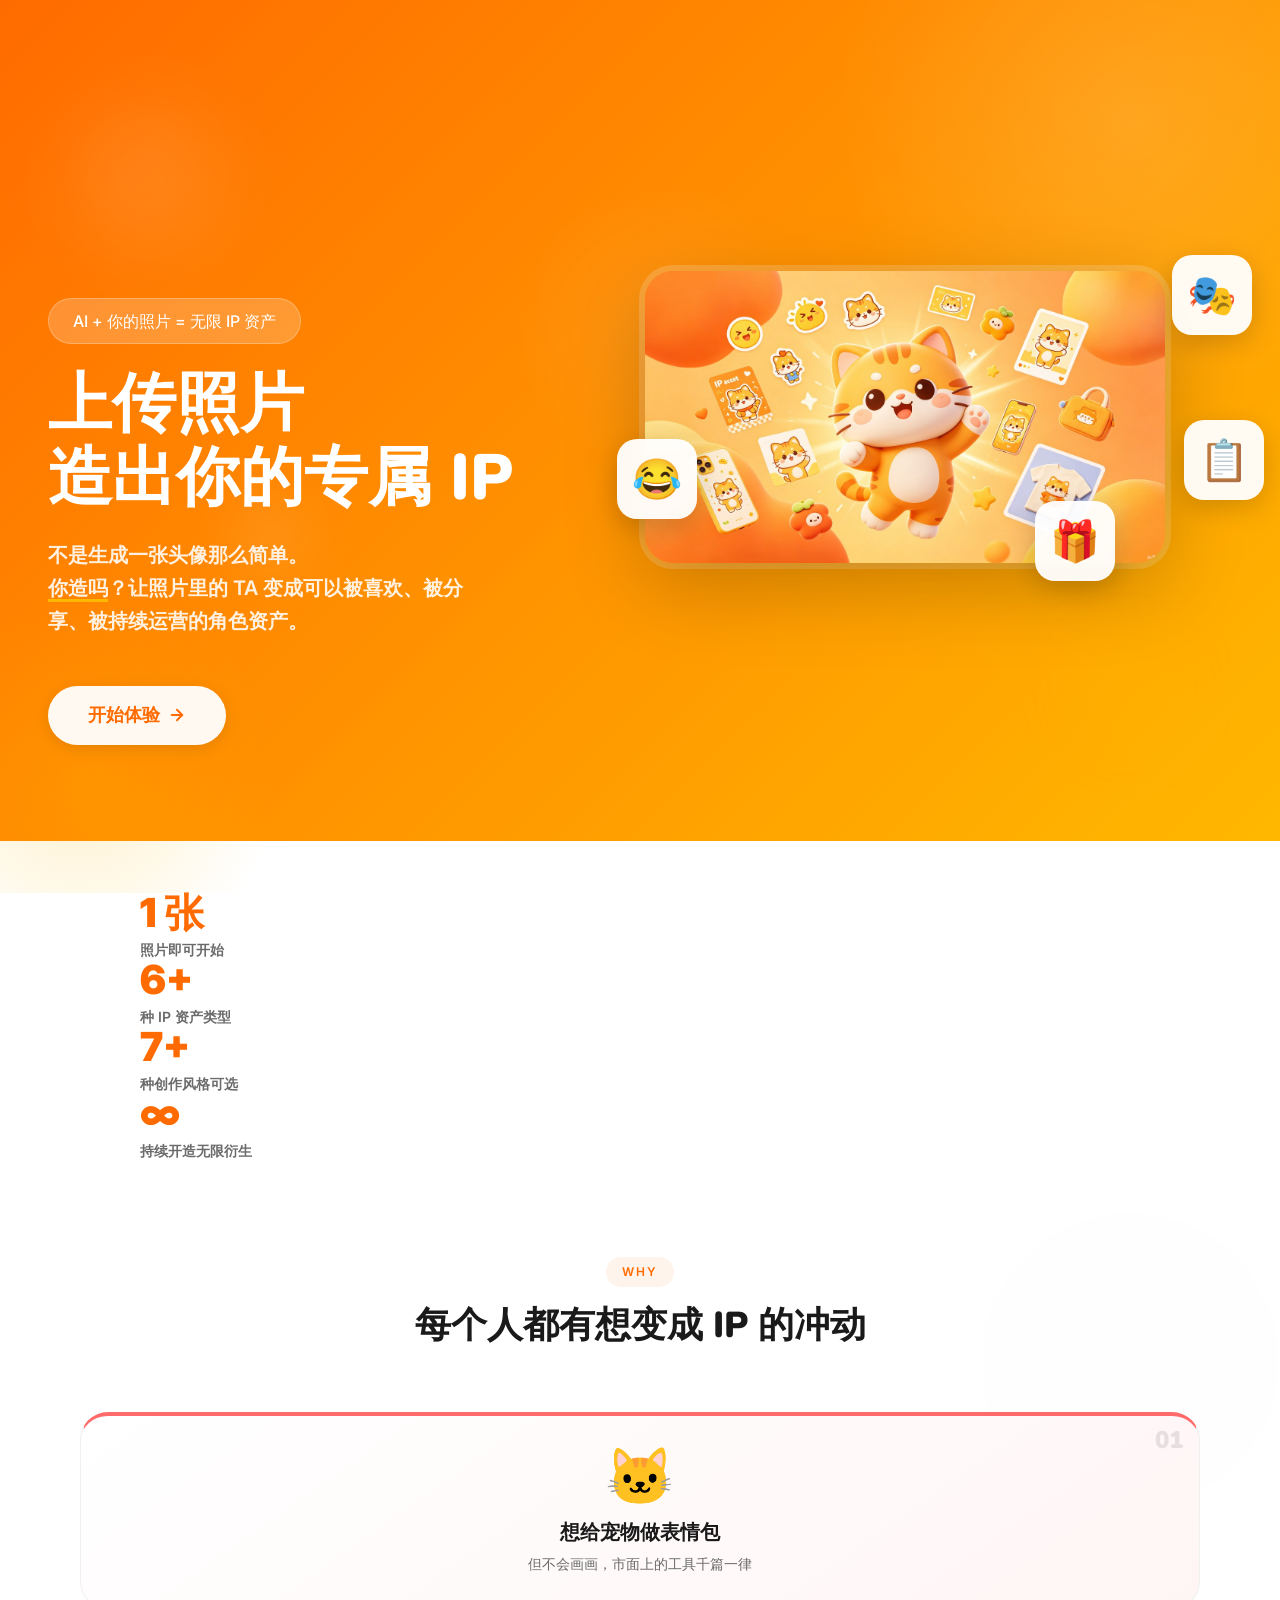
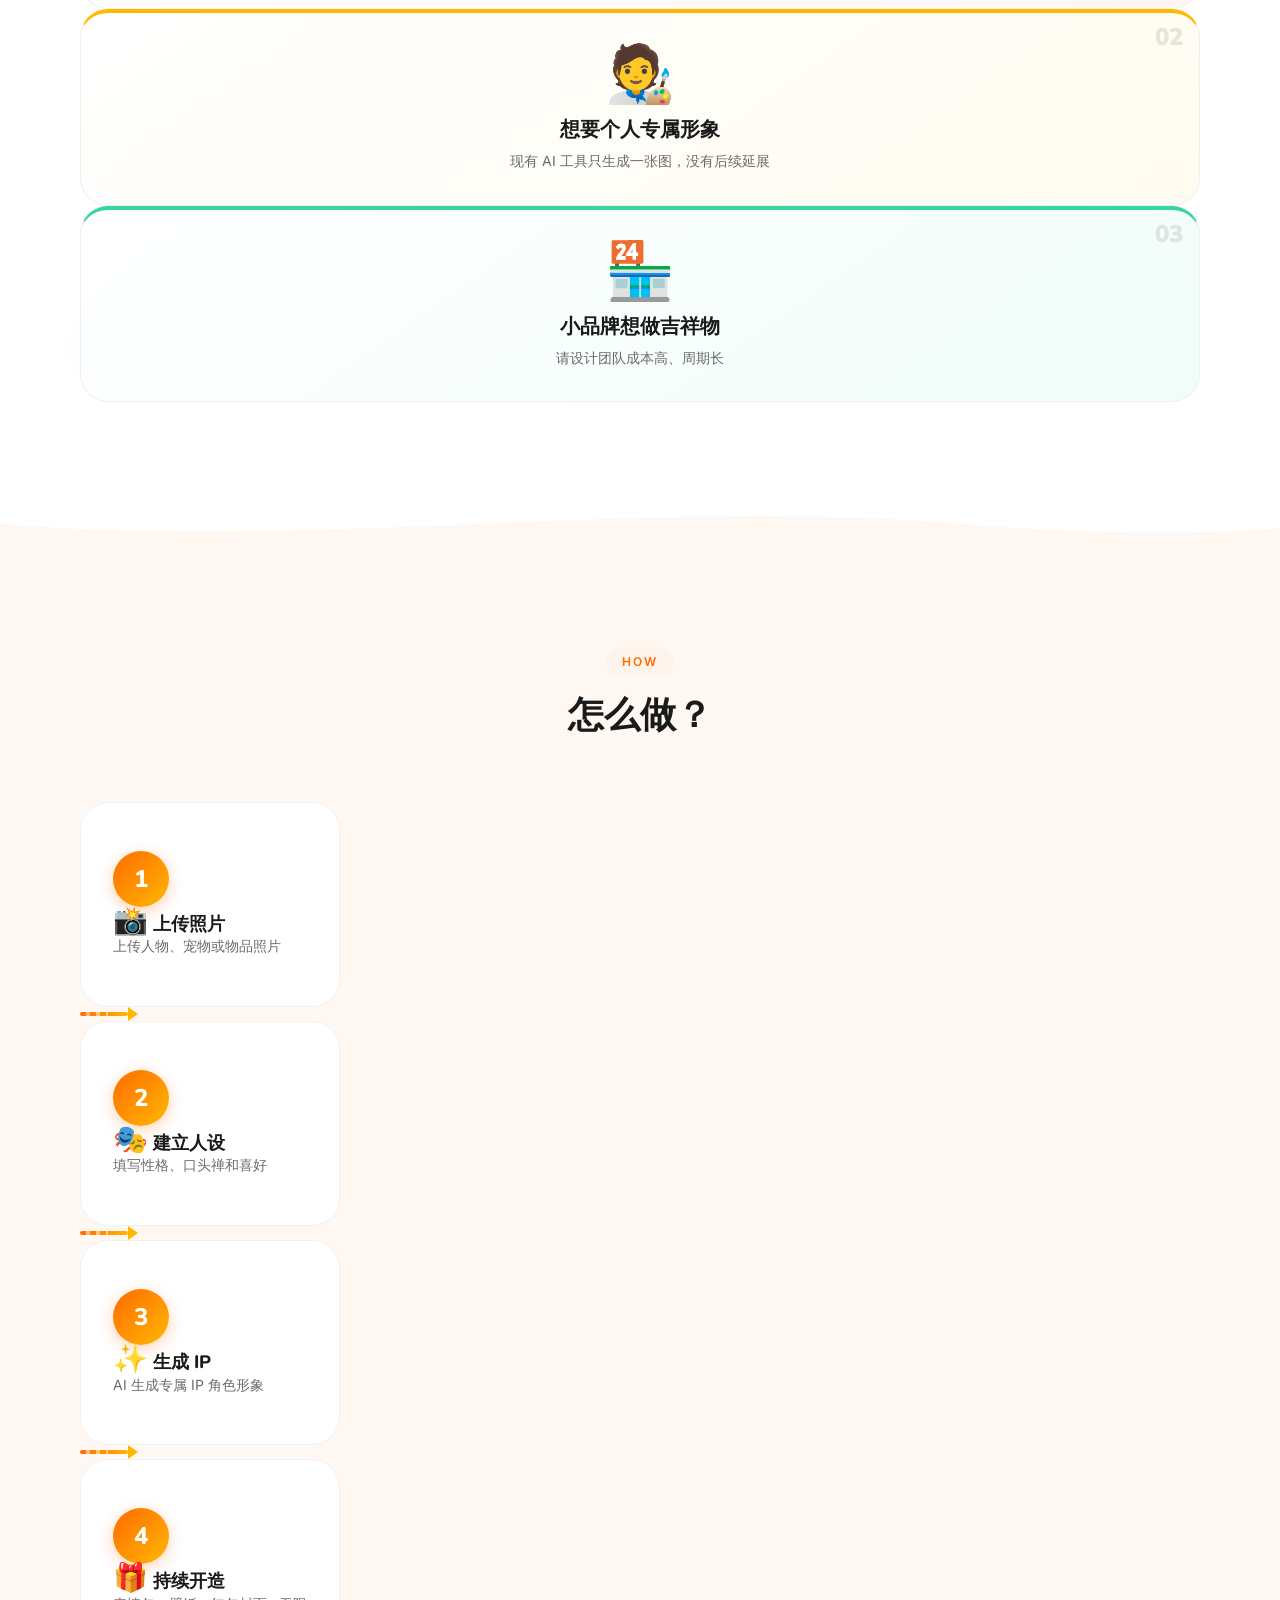
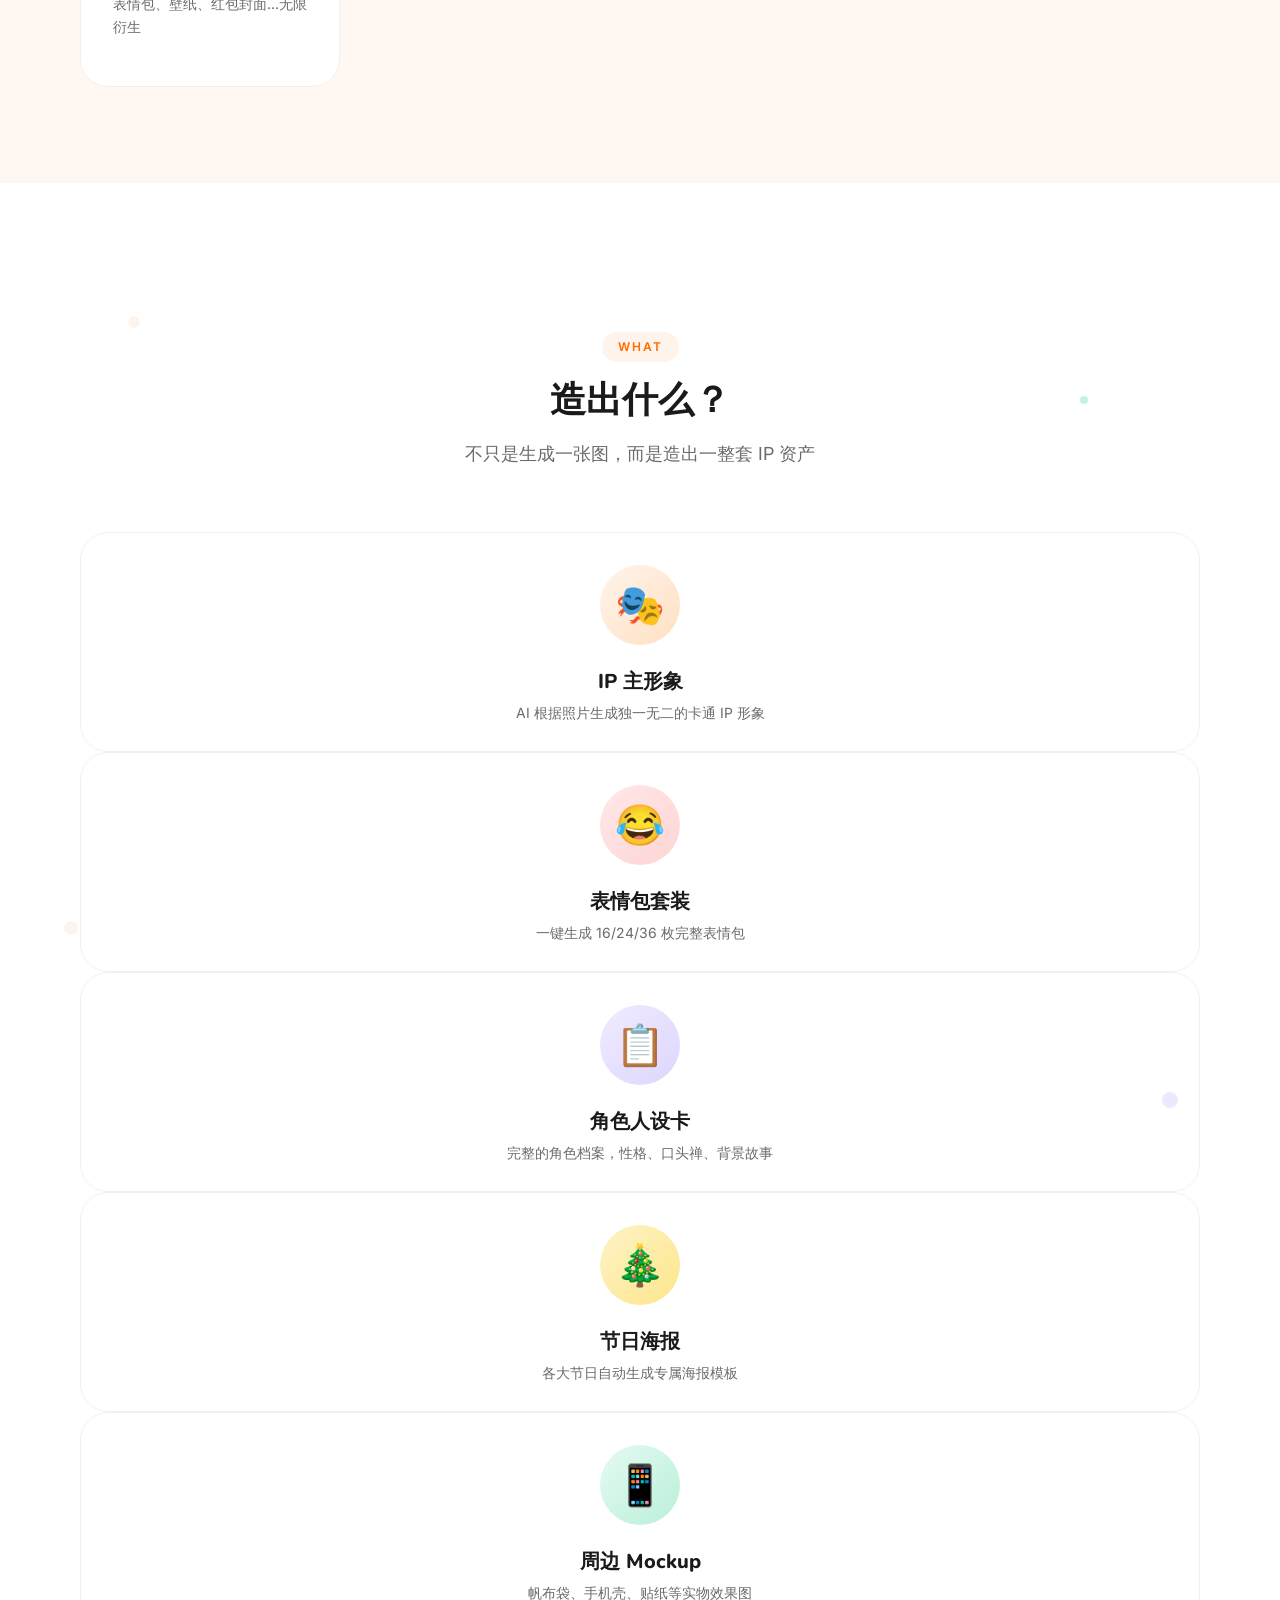
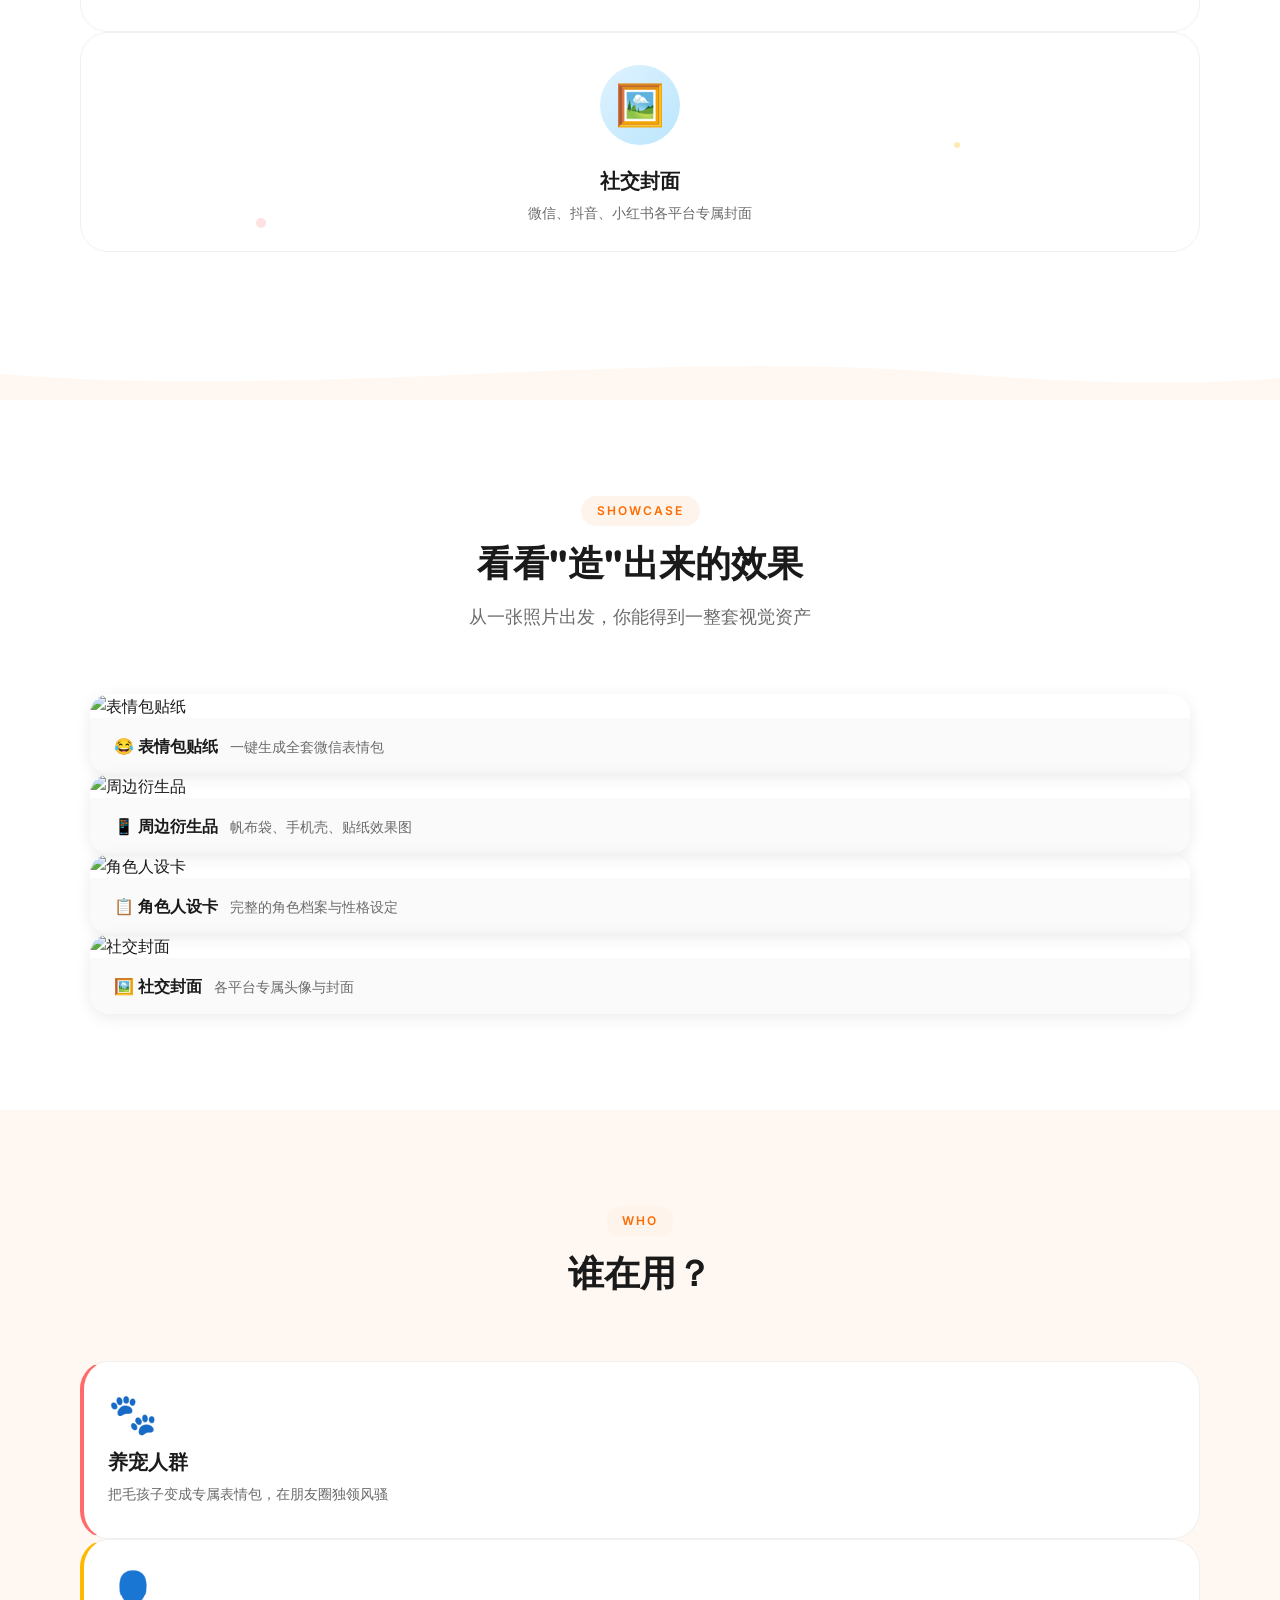
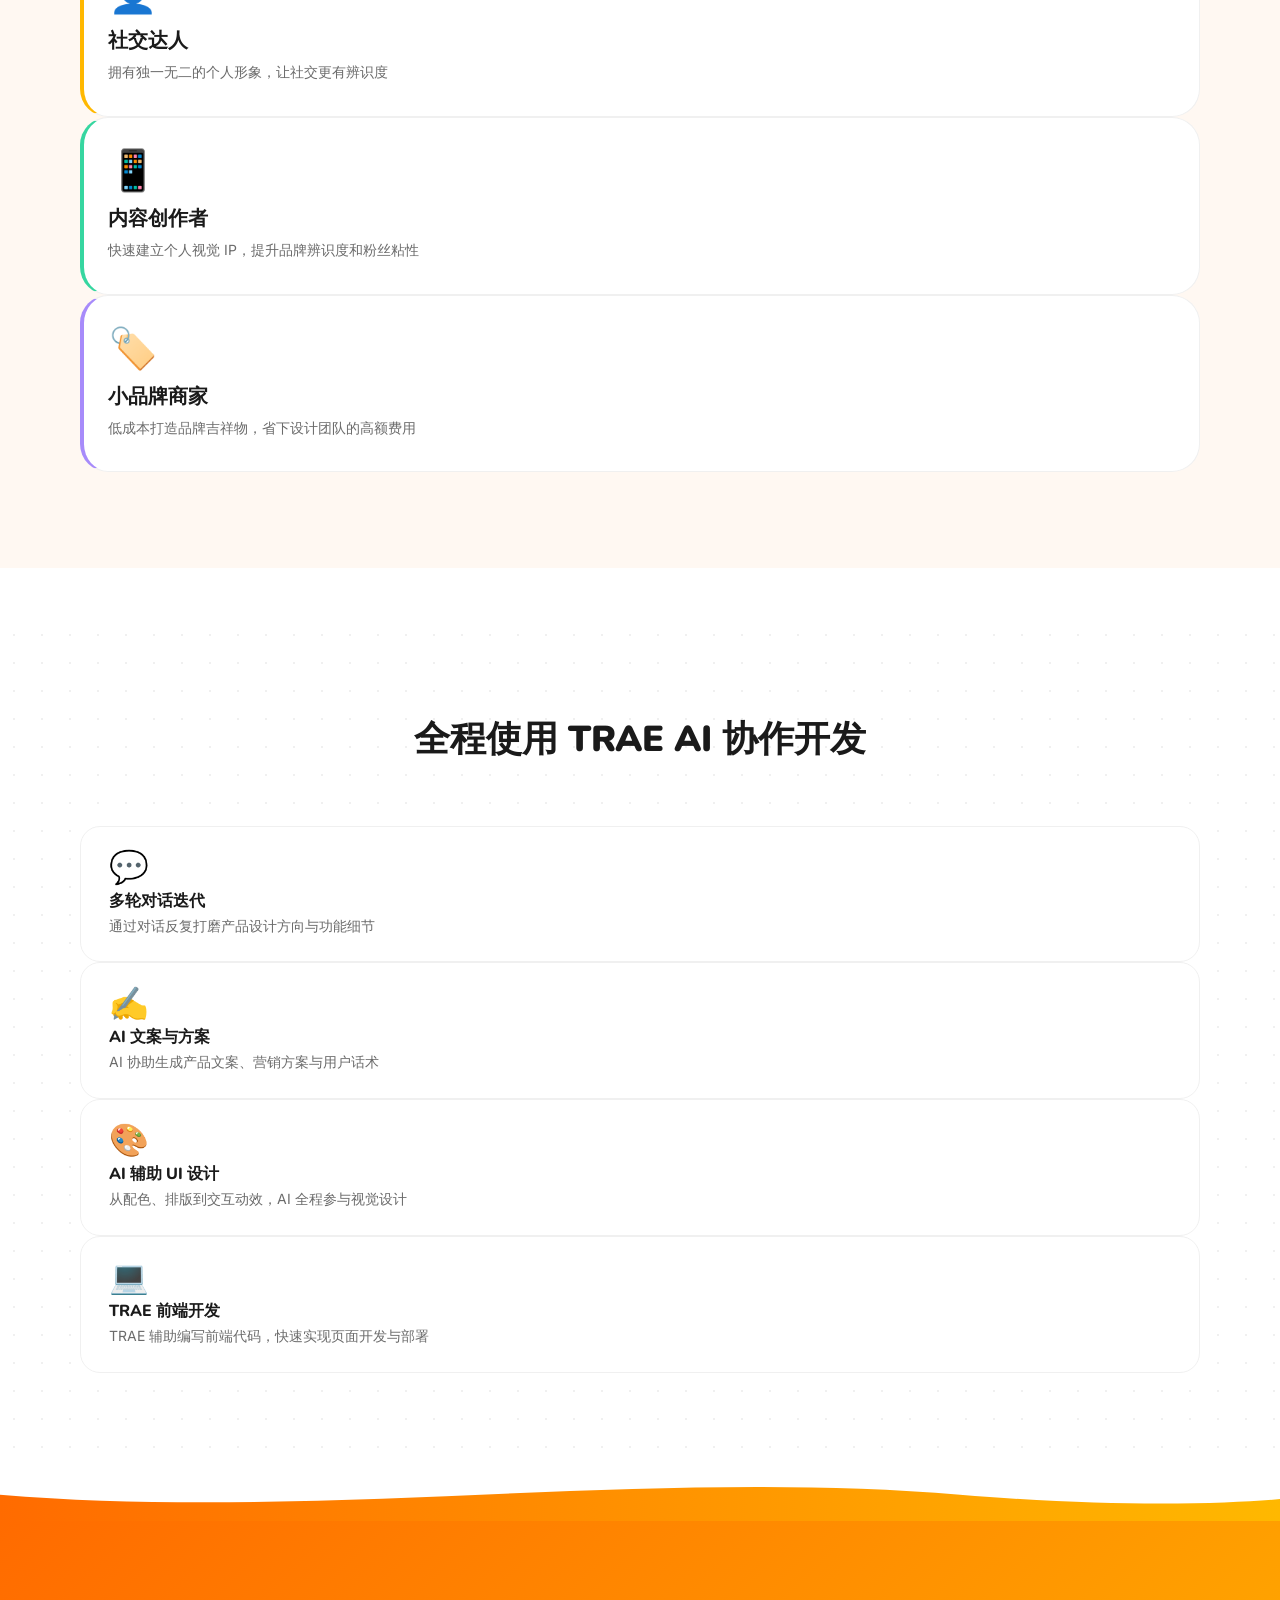
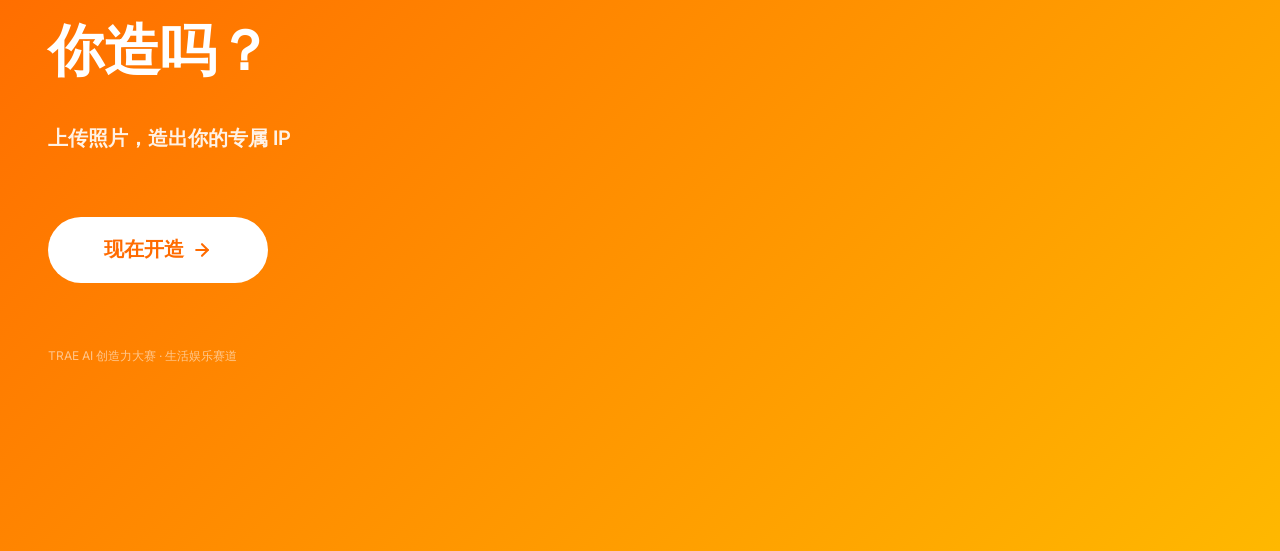
==== commit 3081df44: "replace logo with animated video, 170px desktop / 130px mobile, looping" ====
--- a/index.html
+++ b/index.html
@@ -254,9 +254,8 @@
         margin-bottom: var(--space-xl);
       }
       .logo-badge img {
-        height: 130px;
+        height: 170px;
         border-radius: var(--radius-lg);
-        mix-blend-mode: screen;
       }
 
       /* ── Hero decorative tagline pill ── */
@@ -392,9 +391,13 @@
         .hero-sticker { display: none; }
         .hero-blob-1, .hero-blob-2, .hero-blob-3 { display: none; }
         .logo-badge img {
-          height: 100px;
-          mix-blend-mode: screen;
-        }
+            height: 130px;
+            mix-blend-mode: screen;
+          }
+          .logo-badge video {
+            height: 130px;
+            border-radius: var(--radius-lg);
+          }
       }
 
       /* ── Section label tag ── */
@@ -793,7 +796,7 @@
           <div class="hero-text-col">
             <div class="section-animate">
               <div class="logo-badge">
-                <img src="assets/brand-logo.jpg" alt="你造吗 Logo">
+                <video src="assets/logo-video.mp4" autoplay loop muted playsinline alt="你造吗 Logo" style="height:170px;border-radius:var(--radius-lg);"></video>
               </div>
             </div>
 
